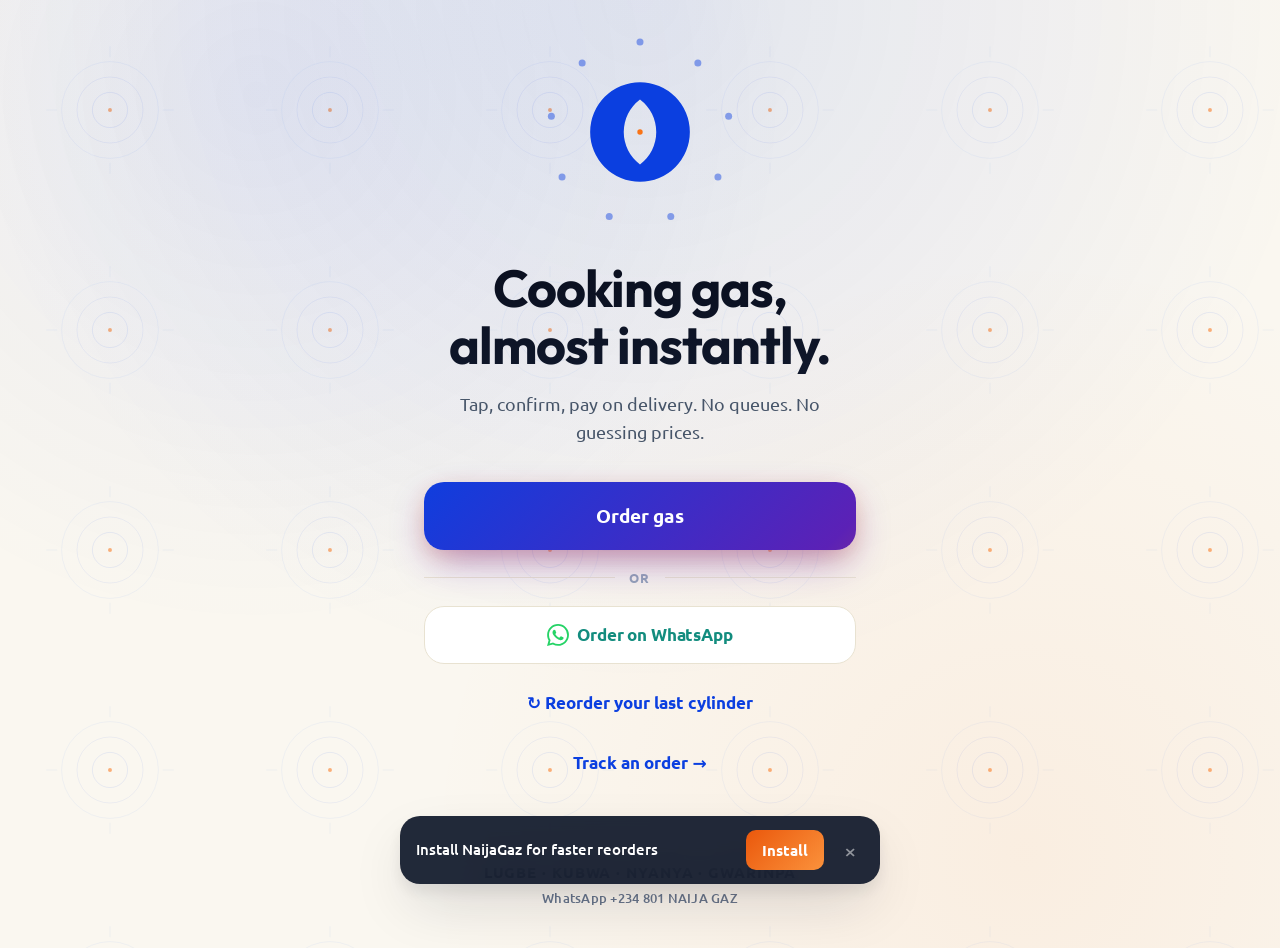
==== docs/index.html @ 778d3c38 "Both NG and US WhatsApp lines receive orders (round-robin) WHATSAPP_OPERATORS is now an array. Each " ====
<!DOCTYPE html>
<html lang="en">
<head>
  <meta charset="UTF-8">
  <meta name="viewport" content="width=device-width, initial-scale=1, viewport-fit=cover">
  <title>NaijaGaz — Cooking gas, almost instantly</title>
  <meta name="description" content="Cooking gas, almost instantly. Pay on delivery. Lugbe · Kubwa · Nyanya · Gwarinpa.">
  <meta name="theme-color" content="#0B3FE0">
  <link rel="icon" href="icon.svg" type="image/svg+xml">
  <link rel="apple-touch-icon" href="apple-touch-icon.png">
  <link rel="manifest" href="manifest.webmanifest">
  <meta name="apple-mobile-web-app-capable" content="yes">
  <meta name="apple-mobile-web-app-status-bar-style" content="default">
  <meta property="og:title" content="NaijaGaz — Cooking gas, almost instantly">
  <meta property="og:description" content="Tap, confirm, pay on delivery. No queues.">
  <meta property="og:type" content="website">
  <link rel="preconnect" href="https://fonts.googleapis.com">
  <link rel="preconnect" href="https://fonts.gstatic.com" crossorigin>
  <link href="https://fonts.googleapis.com/css2?family=Outfit:wght@400;500;600;700;800&family=Ubuntu:wght@400;500;700&display=swap" rel="stylesheet">
  <link rel="stylesheet" href="css/base.css">
</head>
<body>

<div class="hero-wrap">

  <main class="hero">

    <div class="hero-mark" aria-hidden="true">
      <svg class="orbit" viewBox="0 0 200 200" xmlns="http://www.w3.org/2000/svg">
        <g>
          <circle cx="100"   cy="10"     r="3.5"/>
          <circle cx="157.85" cy="31.06"  r="3.5"/>
          <circle cx="188.63" cy="84.37"  r="3.5"/>
          <circle cx="177.94" cy="145"    r="3.5"/>
          <circle cx="130.78" cy="184.57" r="3.5"/>
          <circle cx="69.22"  cy="184.57" r="3.5"/>
          <circle cx="22.06"  cy="145"    r="3.5"/>
          <circle cx="11.37"  cy="84.37"  r="3.5"/>
          <circle cx="42.15"  cy="31.06"  r="3.5"/>
        </g>
      </svg>
      <img src="icon.svg" alt="NaijaGaz" class="mark-img" width="130" height="130">
    </div>

    <h1>Cooking gas,<br>almost instantly.</h1>
    <p class="lede">Tap, confirm, pay on delivery. No queues. No guessing prices.</p>

    <div class="hero-actions">
      <a href="order.html" class="btn btn-flame">Order gas</a>

      <div class="or-divider">or</div>

      <a href="#" id="whatsapp-link" class="btn btn-whatsapp">
        <svg viewBox="0 0 24 24" aria-hidden="true">
          <path d="M17.472 14.382c-.297-.149-1.758-.867-2.03-.967-.273-.099-.471-.148-.67.15-.197.297-.767.966-.94 1.164-.173.199-.347.223-.644.075-.297-.15-1.255-.463-2.39-1.475-.883-.788-1.48-1.761-1.653-2.059-.173-.297-.018-.458.13-.606.134-.133.298-.347.446-.52.149-.174.198-.298.298-.497.099-.198.05-.371-.025-.52-.075-.149-.669-1.612-.916-2.207-.242-.579-.487-.5-.669-.51l-.57-.01c-.198 0-.52.074-.792.372s-1.04 1.016-1.04 2.479 1.065 2.876 1.213 3.074c.149.198 2.096 3.2 5.077 4.487.709.306 1.262.489 1.694.625.712.227 1.36.195 1.871.118.571-.085 1.758-.719 2.006-1.413.248-.694.248-1.289.173-1.413-.074-.124-.272-.198-.57-.347m-5.421 7.403h-.004a9.87 9.87 0 01-5.031-1.378l-.361-.214-3.741.982.998-3.648-.235-.374a9.86 9.86 0 01-1.51-5.26c.001-5.45 4.436-9.884 9.888-9.884 2.64 0 5.122 1.03 6.988 2.898a9.825 9.825 0 012.893 6.994c-.003 5.45-4.437 9.884-9.885 9.884m8.413-18.297A11.815 11.815 0 0012.05 0C5.495 0 .16 5.335.157 11.892c0 2.096.547 4.142 1.588 5.945L.057 24l6.305-1.654a11.882 11.882 0 005.683 1.448h.005c6.554 0 11.89-5.335 11.893-11.893a11.821 11.821 0 00-3.48-8.413z"/>
        </svg>
        Order on WhatsApp
      </a>

      <a href="again.html" class="btn-link" id="reorder-link" hidden>↻ Reorder your last cylinder</a>
      <br>
      <a href="#" class="btn-link" id="track-link">Track an order →</a>
    </div>

  </main>

  <footer class="footer">
    <p class="footer-districts">LUGBE · KUBWA · NYANYA · GWARINPA</p>
    <p>WhatsApp +234 801 NAIJA GAZ</p>
  </footer>

</div>

<!-- ── Track-an-order bottom sheet ─────────────────── -->
<div class="sheet-backdrop" id="track-sheet" hidden role="dialog" aria-modal="true" aria-labelledby="track-sheet-title">
  <div class="sheet">
    <div class="sheet-handle" aria-hidden="true"></div>
    <h3 id="track-sheet-title">Track an order</h3>
    <p class="sheet-sub">Enter the order ID we sent by SMS.</p>
    <label class="field" style="margin-bottom: 8px;">
      <input id="track-input" type="text" autocomplete="off" autocapitalize="characters" spellcheck="false" placeholder="NG-20260426-0001">
    </label>
    <div class="sheet-actions">
      <button class="btn btn-primary" id="track-go">Track</button>
      <button class="btn btn-ghost" id="track-cancel">Cancel</button>
    </div>
  </div>
</div>

<!-- ── Install banner ─────────────────────────────── -->
<div class="install-banner" id="install-banner" hidden>
  <p>Install NaijaGaz for faster reorders</p>
  <button id="install-btn">Install</button>
  <button class="dismiss" id="install-dismiss" aria-label="Dismiss">×</button>
</div>

<script type="module">
  import { ready, recallLast, promptInstall, haptic, pickWhatsAppOperator } from './shell.js';
  import { WHATSAPP_ORDER_TEMPLATE } from './config.js';

  await ready;

  // Round-robin pick: this page's "Order on WhatsApp" CTA hits whichever
  // operator is next in rotation. Both NG and US lines see roughly equal load.
  const op = pickWhatsAppOperator();
  document.getElementById('whatsapp-link').href =
    `https://wa.me/${op.number}?text=${encodeURIComponent(WHATSAPP_ORDER_TEMPLATE)}`;
  document.getElementById('whatsapp-link').addEventListener('click', () => haptic(12));

  // Reorder shortcut visibility
  const last = recallLast();
  if (last && last.order_id) {
    document.getElementById('reorder-link').hidden = false;
  }

  // ── Track-an-order bottom sheet ──
  const sheet = document.getElementById('track-sheet');
  const input = document.getElementById('track-input');

  function openSheet() {
    sheet.hidden = false;
    requestAnimationFrame(() => input.focus());
  }
  function closeSheet() {
    sheet.classList.add('closing');
    setTimeout(() => {
      sheet.hidden = true;
      sheet.classList.remove('closing');
      input.value = '';
    }, 280);
  }

  document.getElementById('track-link').addEventListener('click', (e) => {
    e.preventDefault();
    openSheet();
  });
  document.getElementById('track-cancel').addEventListener('click', closeSheet);
  sheet.addEventListener('click', (e) => { if (e.target === sheet) closeSheet(); });
  document.addEventListener('keydown', (e) => {
    if (e.key === 'Escape' && !sheet.hidden) closeSheet();
  });

  function go() {
    const id = input.value.trim();
    if (id) location.href = 'track.html?id=' + encodeURIComponent(id);
  }
  document.getElementById('track-go').addEventListener('click', go);
  input.addEventListener('keydown', (e) => { if (e.key === 'Enter') go(); });

  // ── Install banner ──
  const banner = document.getElementById('install-banner');
  document.addEventListener('naijagaz:installable', () => {
    if (!sessionStorage.getItem('install_dismissed')) banner.hidden = false;
  });
  document.getElementById('install-btn').addEventListener('click', async () => {
    await promptInstall();
    banner.hidden = true;
  });
  document.getElementById('install-dismiss').addEventListener('click', () => {
    banner.hidden = true;
    sessionStorage.setItem('install_dismissed', '1');
  });
</script>

</body>
</html>
---- docs/css/base.css ----
/* ═══════════════════════════════════════════════════════════════════
   NAIJAGAZ — design system
   Cobalt + ember on warm ivory. Mobile-first. Modern, magical, Naija.
   ═══════════════════════════════════════════════════════════════════ */

:root {
  /* ── Color: cobalt scale ── */
  --cobalt-900: #051A6B;
  --cobalt-800: #0723A0;
  --cobalt-700: #0930B0;
  --cobalt-600: #0B3FE0;   /* primary brand */
  --cobalt-500: #2557FF;
  --cobalt-300: #7E9AFF;
  --cobalt-100: #DCE5FF;
  --cobalt-50:  #F0F4FF;

  /* ── Color: ember scale ── */
  --ember-600: #EA580C;
  --ember-500: #F97316;    /* accent */
  --ember-400: #FB923C;
  --ember-100: #FFE5D2;

  /* ── Color: surfaces & ink ── */
  --ivory:     #FAF7F0;
  --paper:     #FFFFFF;
  --paper-2:   #FBFAF4;
  --ink-900:   #0A0F1F;
  --ink-800:   #0F172A;
  --ink-600:   #475569;
  --ink-500:   #64748B;
  --ink-400:   #94A3B8;
  --line:      #E8E2D1;
  --line-2:    #F2EEE0;

  /* ── Status ── */
  --success:   #16A34A;
  --warn:      #DC2626;

  /* ── Gradients (the magic) ── */
  --grad-flame:   linear-gradient(135deg, #0B3FE0 0%, #5B21B6 55%, #F97316 100%);
  --grad-cobalt:  linear-gradient(135deg, #0B3FE0 0%, #2557FF 100%);
  --grad-ember:   linear-gradient(135deg, #EA580C 0%, #FB923C 100%);
  --grad-hero:    radial-gradient(circle at 50% 0%, rgba(11, 63, 224, 0.10) 0%, transparent 60%);

  /* ── Shadows: layered, modern ── */
  --sh-xs: 0 1px 2px rgba(15, 23, 42, 0.04);
  --sh-sm: 0 1px 3px rgba(15, 23, 42, 0.06), 0 1px 2px rgba(15, 23, 42, 0.04);
  --sh-md: 0 4px 12px rgba(15, 23, 42, 0.08), 0 2px 4px rgba(15, 23, 42, 0.04);
  --sh-lg: 0 12px 32px -4px rgba(15, 23, 42, 0.10), 0 4px 8px rgba(15, 23, 42, 0.06);
  --sh-xl: 0 24px 60px -12px rgba(15, 23, 42, 0.18), 0 8px 16px rgba(15, 23, 42, 0.08);
  --glow-cobalt: 0 12px 32px -8px rgba(11, 63, 224, 0.5);
  --glow-flame:  0 16px 40px -8px rgba(91, 33, 182, 0.45), 0 8px 24px -4px rgba(249, 115, 22, 0.35);
  --glow-ember:  0 8px 24px -4px rgba(249, 115, 22, 0.4);

  /* ── Radius scale ── */
  --r-sm: 10px;
  --r-md: 14px;
  --r-lg: 20px;
  --r-xl: 28px;
  --r-2xl: 36px;
  --r-pill: 9999px;

  /* ── Type scale ── */
  --fs-display-1: clamp(36px, 8vw, 52px);
  --fs-display-2: clamp(28px, 6vw, 36px);
  --fs-headline: 24px;
  --fs-title:    20px;
  --fs-body-lg:  18px;
  --fs-body:     17px;
  --fs-body-sm:  15px;
  --fs-caption:  13px;

  /* ── Easing ── */
  --ease-out-expo: cubic-bezier(0.16, 1, 0.3, 1);
  --ease-out-back: cubic-bezier(0.34, 1.56, 0.64, 1);

  /* ── Layout ── */
  --content-w: 480px;

  /* ── Sacred Lattice ─────────────────────────────────────
     Three concentric rings (Adinkrahene — kingship, greatness,
     firmness of faith) with a four-tick cosmic axis and an
     ember spark at center. Tiled at 200×200 across surfaces.
     Authentic to Akan symbology, restrained to ~6% opacity so
     it lives behind content without competing.
     ────────────────────────────────────────────────────── */
  --lattice-cobalt: url("data:image/svg+xml;utf8,<svg xmlns='http://www.w3.org/2000/svg' width='200' height='200' viewBox='0 0 200 200'><g transform='translate(100,100)' fill='none' stroke='%230B3FE0' stroke-width='0.7'><circle r='44' opacity='0.06'/><circle r='30' opacity='0.08'/><circle r='16' opacity='0.10'/><line x1='-58' y1='0' x2='-48' y2='0' opacity='0.06'/><line x1='48' y1='0' x2='58' y2='0' opacity='0.06'/><line x1='0' y1='-58' x2='0' y2='-48' opacity='0.06'/><line x1='0' y1='48' x2='0' y2='58' opacity='0.06'/><circle r='1.8' fill='%23F97316' stroke='none' opacity='0.55'/></g></svg>");

  /* ── Vesica Grid ─────────────────────────────────────────
     Almond intersections (vesica piscis — meeting of two
     worlds, sacred birth) tiled at 80×80 for inner-card
     watermarks. Used on summary cards and success surfaces.
     ────────────────────────────────────────────────────── */
  --vesica-grid: url("data:image/svg+xml;utf8,<svg xmlns='http://www.w3.org/2000/svg' width='80' height='80' viewBox='0 0 80 80'><g fill='none' stroke='%230B3FE0' stroke-width='0.5' opacity='0.06'><path d='M 40 30 A 14 14 0 0 1 40 50 A 14 14 0 0 1 40 30 Z'/><circle cx='40' cy='40' r='1.2' fill='%230B3FE0' stroke='none' opacity='0.3'/></g></svg>");
}

/* ── Reset ── */

*, *::before, *::after { box-sizing: border-box; }
html {
  -webkit-text-size-adjust: 100%;
  text-size-adjust: 100%;
}
body {
  margin: 0;
  font-family: 'Ubuntu', system-ui, -apple-system, 'Segoe UI', sans-serif;
  font-size: var(--fs-body);
  line-height: 1.55;
  color: var(--ink-800);
  background: var(--lattice-cobalt) 0 0 / 200px 200px, var(--ivory);
  background-attachment: fixed;
  -webkit-font-smoothing: antialiased;
  -moz-osx-font-smoothing: grayscale;
  overscroll-behavior: none;
}
img, svg, video { max-width: 100%; display: block; }
button { font-family: inherit; }
a { color: var(--cobalt-600); text-decoration: none; }

/* Display headings — Outfit, tight letter-spacing */
h1, h2, h3, .display {
  font-family: 'Outfit', 'Ubuntu', system-ui, sans-serif;
  font-weight: 700;
  letter-spacing: -0.02em;
  line-height: 1.1;
  margin: 0;
}
h1 { font-size: var(--fs-display-2); }
h2 { font-size: var(--fs-headline); letter-spacing: -0.01em; line-height: 1.2; }
h3 { font-size: var(--fs-title); }

p { margin: 0 0 12px; }
small { font-size: var(--fs-caption); }
.muted { color: var(--ink-500); }

/* ════════════════════════════════════════════════
   LAYOUT
   ════════════════════════════════════════════════ */

.container {
  max-width: var(--content-w);
  margin: 0 auto;
  padding: 24px 20px 96px;
}

.topbar {
  display: flex;
  align-items: center;
  gap: 14px;
  padding: 14px 20px;
  background: rgba(255, 255, 255, 0.78);
  backdrop-filter: saturate(180%) blur(16px);
  -webkit-backdrop-filter: saturate(180%) blur(16px);
  border-bottom: 1px solid var(--line-2);
  position: sticky;
  top: 0;
  z-index: 10;
}
.topbar .back {
  display: inline-flex; align-items: center; justify-content: center;
  width: 40px; height: 40px;
  border-radius: var(--r-md);
  background: var(--ivory);
  color: var(--ink-800);
  font-size: 22px;
  font-weight: 700;
  transition: background 0.2s, transform 0.05s;
}
.topbar .back:active { transform: scale(0.94); background: var(--cobalt-50); }
.topbar .step-label {
  color: var(--ink-500);
  font-size: var(--fs-caption);
  font-weight: 600;
  letter-spacing: 0.04em;
  text-transform: uppercase;
}

/* ════════════════════════════════════════════════
   HERO (landing)
   ════════════════════════════════════════════════ */

.hero-wrap {
  position: relative;
  background:
    var(--grad-hero),
    var(--lattice-cobalt) 0 0 / 220px 220px,
    var(--ivory);
  min-height: 100vh;
  display: flex;
  flex-direction: column;
  overflow: hidden;
}
.hero-wrap::before {
  content: '';
  position: absolute;
  inset: 0;
  background-image:
    radial-gradient(circle at 20% 10%, rgba(11, 63, 224, 0.08) 0%, transparent 40%),
    radial-gradient(circle at 80% 90%, rgba(249, 115, 22, 0.07) 0%, transparent 45%);
  pointer-events: none;
}

.hero {
  position: relative;
  max-width: var(--content-w);
  margin: 0 auto;
  padding: 32px 24px 48px;
  text-align: center;
  flex: 1;
  display: flex;
  flex-direction: column;
  justify-content: center;
}

.hero-mark {
  position: relative;
  width: 200px;
  height: 200px;
  margin: 0 auto 28px;
  display: flex;
  align-items: center;
  justify-content: center;
}
.hero-mark .mark-img {
  width: 130px;
  height: 130px;
  position: relative;
  z-index: 2;
  animation: mark-rise 1.2s var(--ease-out-expo);
}
.hero-mark .orbit {
  position: absolute;
  inset: 0;
  animation: orbit-spin 90s linear infinite;
}
.hero-mark .orbit circle {
  fill: var(--cobalt-600);
  opacity: 0.45;
}

@keyframes orbit-spin {
  from { transform: rotate(0deg); }
  to   { transform: rotate(360deg); }
}
@keyframes mark-rise {
  from { opacity: 0; transform: scale(0.85) translateY(8px); }
  to   { opacity: 1; transform: scale(1) translateY(0); }
}

.hero h1 {
  font-size: var(--fs-display-1);
  margin-bottom: 16px;
  background: linear-gradient(180deg, var(--ink-900) 0%, var(--ink-800) 100%);
  background-clip: text;
  -webkit-background-clip: text;
  color: transparent;
  animation: fade-rise 0.8s var(--ease-out-expo) 0.15s both;
}
.hero .lede {
  font-size: var(--fs-body-lg);
  color: var(--ink-600);
  max-width: 360px;
  margin: 0 auto 36px;
  animation: fade-rise 0.8s var(--ease-out-expo) 0.3s both;
}
.hero-actions {
  animation: fade-rise 0.8s var(--ease-out-expo) 0.45s both;
}

@keyframes fade-rise {
  from { opacity: 0; transform: translateY(12px); }
  to   { opacity: 1; transform: translateY(0); }
}

/* ════════════════════════════════════════════════
   BUTTONS
   ════════════════════════════════════════════════ */

.btn {
  --btn-bg: var(--cobalt-600);
  --btn-fg: white;
  display: inline-flex;
  align-items: center;
  justify-content: center;
  gap: 8px;
  width: 100%;
  padding: 17px 22px;
  border: none;
  border-radius: var(--r-lg);
  font-family: inherit;
  font-size: var(--fs-body-lg);
  font-weight: 700;
  letter-spacing: -0.01em;
  background: var(--btn-bg);
  color: var(--btn-fg);
  cursor: pointer;
  transition: transform 0.08s var(--ease-out-expo),
              box-shadow 0.2s,
              filter 0.15s;
  -webkit-tap-highlight-color: transparent;
  user-select: none;
  text-decoration: none;
  text-align: center;
  position: relative;
  isolation: isolate;
}
.btn:active { transform: scale(0.97); }
.btn:disabled { opacity: 0.5; cursor: not-allowed; transform: none; }

.btn-primary {
  --btn-bg: var(--cobalt-600);
  background: var(--grad-cobalt);
  box-shadow: var(--glow-cobalt);
}
.btn-primary:hover { filter: brightness(1.05); box-shadow: 0 16px 40px -8px rgba(11, 63, 224, 0.55); }

.btn-flame {
  background: var(--grad-flame);
  background-size: 180% 180%;
  background-position: 0% 50%;
  color: white;
  box-shadow: var(--glow-flame);
  font-size: 19px;
  padding: 19px 24px;
  transition: transform 0.08s, background-position 0.6s var(--ease-out-expo), box-shadow 0.2s, filter 0.15s;
}
.btn-flame:hover { background-position: 100% 50%; }

.btn-ember {
  background: var(--grad-ember);
  color: white;
  box-shadow: var(--glow-ember);
}

.btn-whatsapp {
  background: var(--paper);
  color: #128C7E;
  border: 1.5px solid var(--line);
  font-size: var(--fs-body);
  padding: 15px 20px;
}
.btn-whatsapp:hover { border-color: #25D366; background: #F0FDF4; }
.btn-whatsapp svg { width: 22px; height: 22px; flex-shrink: 0; fill: #25D366; }

.or-divider {
  display: flex;
  align-items: center;
  gap: 14px;
  margin: 18px 0;
  color: var(--ink-400);
  font-size: var(--fs-caption);
  font-weight: 600;
  letter-spacing: 0.08em;
  text-transform: uppercase;
}
.or-divider::before,
.or-divider::after {
  content: '';
  flex: 1;
  height: 1px;
  background: var(--line);
}

.btn-secondary {
  --btn-bg: transparent;
  --btn-fg: var(--cobalt-600);
  background: transparent;
  border: 2px solid var(--line);
  font-size: var(--fs-body);
}
.btn-secondary:hover { border-color: var(--cobalt-600); background: var(--cobalt-50); }

.btn-ghost {
  --btn-bg: transparent;
  --btn-fg: var(--cobalt-600);
  background: transparent;
  font-size: var(--fs-body);
  padding: 14px 16px;
}

.btn-link {
  display: inline-block;
  margin-top: 18px;
  color: var(--cobalt-600);
  font-weight: 600;
  font-size: var(--fs-body);
  padding: 8px 12px;
  border-radius: var(--r-sm);
  transition: background 0.15s;
}
.btn-link:hover { background: var(--cobalt-50); }

/* Action row (back / continue) */
.actions {
  display: grid;
  grid-template-columns: 1fr 2fr;
  gap: 12px;
  margin-top: 32px;
}
.actions .btn { font-size: var(--fs-body); padding: 15px 16px; }

/* ════════════════════════════════════════════════
   STEP PROGRESS BAR
   ════════════════════════════════════════════════ */

.stepper {
  display: flex;
  gap: 6px;
  padding: 12px 20px 0;
  max-width: var(--content-w);
  margin: 0 auto;
}
.stepper .seg {
  height: 4px;
  flex: 1;
  background: var(--line);
  border-radius: var(--r-pill);
  transition: background 0.4s var(--ease-out-expo);
  overflow: hidden;
  position: relative;
}
.stepper .seg.done { background: var(--cobalt-600); }
.stepper .seg.current {
  background: linear-gradient(90deg, var(--cobalt-600) 0%, var(--cobalt-300) 100%);
  background-size: 200% 100%;
  animation: shimmer 1.6s linear infinite;
}
@keyframes shimmer {
  from { background-position: 200% 0; }
  to { background-position: -200% 0; }
}

/* ════════════════════════════════════════════════
   FORM FIELDS
   ════════════════════════════════════════════════ */

.field {
  display: block;
  margin-bottom: 20px;
}
.field > span,
.field > legend {
  display: block;
  font-weight: 600;
  margin-bottom: 8px;
  font-size: var(--fs-body-sm);
  color: var(--ink-800);
  letter-spacing: -0.005em;
}
.field input,
.field select,
.field textarea {
  width: 100%;
  padding: 16px 18px;
  border: 1.5px solid var(--line);
  border-radius: var(--r-md);
  font-family: inherit;
  font-size: var(--fs-body);
  background: var(--paper);
  color: var(--ink-800);
  transition: border-color 0.15s, box-shadow 0.15s, background 0.15s;
}
.field input::placeholder,
.field textarea::placeholder { color: var(--ink-400); }
.field input:focus,
.field select:focus,
.field textarea:focus {
  outline: none;
  border-color: var(--cobalt-600);
  box-shadow: 0 0 0 4px var(--cobalt-100);
}
.field textarea { resize: vertical; min-height: 88px; }
.field.error input,
.field.error select,
.field.error textarea {
  border-color: var(--warn);
  box-shadow: 0 0 0 4px rgba(220, 38, 38, 0.12);
}
.field-error {
  color: var(--warn);
  font-size: var(--fs-caption);
  font-weight: 500;
  margin-top: 6px;
}

.radio {
  display: flex;
  align-items: center;
  gap: 14px;
  padding: 16px 18px;
  border: 1.5px solid var(--line);
  border-radius: var(--r-md);
  margin-bottom: 10px;
  cursor: pointer;
  font-size: var(--fs-body);
  font-weight: 500;
  background: var(--paper);
  transition: border-color 0.15s, background 0.15s, transform 0.05s;
  -webkit-tap-highlight-color: transparent;
}
.radio:active { transform: scale(0.99); }
.radio input { width: 22px; height: 22px; accent-color: var(--cobalt-600); flex-shrink: 0; }
.radio:has(input:checked) {
  border-color: var(--cobalt-600);
  background: var(--cobalt-50);
  box-shadow: 0 0 0 3px rgba(11, 63, 224, 0.08);
}

fieldset { border: none; padding: 0; margin: 0 0 20px; }

/* ════════════════════════════════════════════════
   PILL GRID — for short enumerable choices (districts, etc.)
   ════════════════════════════════════════════════ */

.pill-grid {
  display: grid;
  grid-template-columns: repeat(auto-fit, minmax(96px, 1fr));
  gap: 10px;
}
.pill {
  display: flex;
  align-items: center;
  justify-content: center;
  min-height: 56px;
  padding: 14px 14px;
  background: var(--paper);
  border: 1.5px solid var(--line);
  border-radius: var(--r-md);
  font-family: inherit;
  font-size: var(--fs-body);
  font-weight: 600;
  color: var(--ink-800);
  cursor: pointer;
  text-align: center;
  letter-spacing: -0.005em;
  transition: border-color 0.15s,
              background 0.15s,
              color 0.15s,
              transform 0.06s var(--ease-out-expo),
              box-shadow 0.2s;
  -webkit-tap-highlight-color: transparent;
}
.pill:active { transform: scale(0.97); }
.pill.selected {
  border-color: var(--cobalt-600);
  background: var(--cobalt-50);
  color: var(--cobalt-700);
  box-shadow: 0 0 0 3px rgba(11, 63, 224, 0.10);
}
.pill-grid.error .pill {
  border-color: var(--warn);
  animation: shake 0.4s var(--ease-out-expo);
}
@keyframes shake {
  0%, 100% { transform: translateX(0); }
  20% { transform: translateX(-4px); }
  40% { transform: translateX(4px); }
  60% { transform: translateX(-2px); }
  80% { transform: translateX(2px); }
}

/* ════════════════════════════════════════════════
   INPUT WITH FLAG — phone field with NG indicator
   ════════════════════════════════════════════════ */

.input-with-flag {
  position: relative;
}
.input-with-flag .flag-tag {
  position: absolute;
  left: 16px;
  top: 50%;
  transform: translateY(-50%);
  display: inline-flex;
  align-items: center;
  gap: 6px;
  pointer-events: none;
  z-index: 1;
  font-weight: 700;
  font-size: var(--fs-body-sm);
  color: var(--cobalt-700);
}
.input-with-flag .flag-tag::after {
  content: '';
  display: inline-block;
  width: 1px;
  height: 20px;
  background: var(--line);
  margin-left: 4px;
}
.input-with-flag input { padding-left: 70px !important; }

/* ════════════════════════════════════════════════
   BOTTOM SHEET MODAL
   ════════════════════════════════════════════════ */

.sheet-backdrop {
  position: fixed;
  inset: 0;
  background: rgba(10, 15, 31, 0.55);
  backdrop-filter: blur(8px);
  -webkit-backdrop-filter: blur(8px);
  z-index: 200;
  display: flex;
  align-items: flex-end;
  justify-content: center;
  animation: backdrop-fade 0.2s ease-out;
}
.sheet-backdrop.closing { animation: backdrop-fade 0.2s ease-out reverse forwards; }
.sheet-backdrop[hidden] { display: none; }

.sheet {
  width: 100%;
  max-width: var(--content-w);
  background: var(--paper);
  border-radius: var(--r-2xl) var(--r-2xl) 0 0;
  padding: 8px 24px 28px;
  box-shadow: var(--sh-xl);
  animation: sheet-rise 0.4s var(--ease-out-expo);
}
.sheet-backdrop.closing .sheet {
  animation: sheet-rise 0.3s var(--ease-out-expo) reverse forwards;
}
.sheet-handle {
  width: 40px;
  height: 4px;
  background: var(--line);
  border-radius: var(--r-pill);
  margin: 0 auto 18px;
}
.sheet h3 {
  font-family: 'Outfit', sans-serif;
  font-size: 22px;
  margin: 0 0 6px;
  letter-spacing: -0.02em;
}
.sheet .sheet-sub {
  color: var(--ink-500);
  font-size: var(--fs-body-sm);
  margin: 0 0 18px;
}
.sheet .sheet-actions {
  display: grid;
  gap: 10px;
  margin-top: 20px;
}

@keyframes backdrop-fade {
  from { opacity: 0; }
  to   { opacity: 1; }
}
@keyframes sheet-rise {
  from { transform: translateY(100%); }
  to   { transform: translateY(0); }
}

/* ════════════════════════════════════════════════
   CYLINDER SIZE GRID
   ════════════════════════════════════════════════ */

.size-grid {
  display: grid;
  grid-template-columns: 1fr 1fr;
  gap: 12px;
}
.size-card {
  display: flex;
  flex-direction: column;
  align-items: flex-start;
  padding: 20px 18px;
  background: var(--paper);
  border: 1.5px solid var(--line);
  border-radius: var(--r-lg);
  cursor: pointer;
  text-align: left;
  font-family: inherit;
  position: relative;
  transition: border-color 0.15s, transform 0.06s var(--ease-out-expo),
              background 0.15s, box-shadow 0.2s;
  overflow: hidden;
}
.size-card::before {
  content: '';
  position: absolute;
  inset: 0;
  background: var(--grad-hero);
  opacity: 0;
  transition: opacity 0.25s;
  pointer-events: none;
}
.size-card:hover { transform: translateY(-2px); box-shadow: var(--sh-md); }
.size-card:active { transform: scale(0.97); }
.size-card.selected {
  border-color: var(--cobalt-600);
  background: var(--paper);
  box-shadow: var(--glow-cobalt);
  transform: translateY(-1px);
}
.size-card.selected::before { opacity: 1; }
.size-card.selected::after {
  content: '✓';
  position: absolute;
  top: 14px; right: 14px;
  width: 28px; height: 28px;
  border-radius: 50%;
  background: var(--grad-cobalt);
  color: white;
  display: flex; align-items: center; justify-content: center;
  font-size: 16px;
  font-weight: 800;
  z-index: 2;
  box-shadow: var(--glow-cobalt);
  animation: check-pop 0.36s var(--ease-out-back);
}
@keyframes check-pop {
  from { transform: scale(0); opacity: 0; }
  60%  { transform: scale(1.15); opacity: 1; }
  to   { transform: scale(1); opacity: 1; }
}
.size-card .size {
  position: relative; z-index: 1;
  font-family: 'Outfit', sans-serif;
  font-size: 36px;
  font-weight: 700;
  color: var(--ink-900);
  letter-spacing: -0.04em;
  line-height: 1;
}
.size-card .size small {
  font-size: 14px;
  font-weight: 600;
  color: var(--ink-500);
  margin-left: 2px;
}
.size-card .price {
  position: relative; z-index: 1;
  font-family: 'Outfit', sans-serif;
  font-size: 19px;
  font-weight: 700;
  color: var(--cobalt-600);
  margin-top: 12px;
  letter-spacing: -0.02em;
}
.size-card .days {
  position: relative; z-index: 1;
  font-size: var(--fs-caption);
  color: var(--ink-500);
  margin-top: 4px;
  font-weight: 500;
}

/* ════════════════════════════════════════════════
   SUMMARY CARD
   ════════════════════════════════════════════════ */

.summary {
  background:
    var(--vesica-grid) 0 0 / 80px 80px,
    var(--paper);
  border: 1px solid var(--line);
  border-radius: var(--r-xl);
  padding: 22px 24px;
  margin-bottom: 12px;
  box-shadow: var(--sh-md);
  position: relative;
  overflow: hidden;
}
/* Faint Adinkrahene watermark — concentric circles, sacred geometry */
.summary::before {
  content: '';
  position: absolute;
  top: -40px; right: -40px;
  width: 180px; height: 180px;
  border-radius: 50%;
  border: 1.5px solid var(--cobalt-100);
  opacity: 0.5;
  pointer-events: none;
}
.summary::after {
  content: '';
  position: absolute;
  top: -10px; right: -10px;
  width: 120px; height: 120px;
  border-radius: 50%;
  border: 1.5px solid var(--cobalt-100);
  opacity: 0.4;
  pointer-events: none;
}
.summary-row {
  display: flex;
  justify-content: space-between;
  align-items: baseline;
  padding: 12px 0;
  border-bottom: 1px solid var(--line-2);
  font-size: var(--fs-body-sm);
  position: relative;
}
.summary-row:first-child { padding-top: 0; }
.summary-row:last-of-type { border-bottom: none; }
.summary-row .label { color: var(--ink-500); font-weight: 500; }
.summary-row .value {
  font-weight: 600;
  text-align: right;
  max-width: 60%;
  color: var(--ink-800);
}
.summary-total {
  display: flex;
  justify-content: space-between;
  align-items: baseline;
  padding-top: 18px;
  margin-top: 10px;
  border-top: 1.5px dashed var(--line);
  font-family: 'Outfit', sans-serif;
  font-size: 26px;
  font-weight: 700;
  letter-spacing: -0.02em;
  color: var(--ink-900);
  position: relative;
}
.summary-total .price-flame {
  background: var(--grad-flame);
  background-clip: text;
  -webkit-background-clip: text;
  color: transparent;
}

/* ════════════════════════════════════════════════
   STATUS ICON BADGE — large gradient circle per state
   ════════════════════════════════════════════════ */

.status-icon {
  width: 96px; height: 96px;
  margin: 0 auto 20px;
  border-radius: 50%;
  display: flex;
  align-items: center;
  justify-content: center;
  font-size: 44px;
  background: var(--grad-cobalt);
  box-shadow: var(--glow-cobalt);
  position: relative;
  z-index: 1;
  transition: background 0.5s var(--ease-out-expo),
              box-shadow 0.5s var(--ease-out-expo);
}
.status-icon.is-preparing,
.status-icon.is-out {
  background: var(--grad-flame);
  box-shadow: var(--glow-flame);
  animation: status-breathe 2.4s ease-in-out infinite;
}
.status-icon.is-completed {
  background: linear-gradient(135deg, #16A34A 0%, #22D3EE 100%);
  box-shadow: 0 12px 32px -8px rgba(22, 163, 74, 0.45);
}
@keyframes status-breathe {
  0%, 100% { transform: scale(1); }
  50%      { transform: scale(1.04); }
}

/* ════════════════════════════════════════════════
   TRACKING TIMELINE
   ════════════════════════════════════════════════ */

.status-card {
  background: var(--paper);
  border: 1px solid var(--line);
  border-radius: var(--r-xl);
  padding: 28px 24px;
  box-shadow: var(--sh-lg);
  position: relative;
  overflow: hidden;
}
.status-card::before {
  content: '';
  position: absolute;
  top: -60px; left: 50%; transform: translateX(-50%);
  width: 240px; height: 240px;
  background: radial-gradient(circle, rgba(11, 63, 224, 0.06) 0%, transparent 60%);
  pointer-events: none;
}

.status-banner {
  font-family: 'Outfit', sans-serif;
  font-size: 28px;
  font-weight: 700;
  letter-spacing: -0.02em;
  text-align: center;
  margin-bottom: 8px;
}
.status-id {
  font-family: 'JetBrains Mono', ui-monospace, monospace;
  font-size: var(--fs-caption);
  color: var(--ink-500);
  text-align: center;
  margin-bottom: 28px;
  letter-spacing: 0.04em;
  font-weight: 500;
}

.timeline {
  list-style: none;
  padding: 0;
  margin: 0 0 16px;
}
.timeline li {
  position: relative;
  padding: 14px 0 14px 40px;
  color: var(--ink-400);
  font-size: var(--fs-body);
  font-weight: 500;
  transition: color 0.4s;
}
.timeline li::before {
  content: '';
  position: absolute;
  left: 8px;
  top: 20px;
  width: 14px;
  height: 14px;
  border-radius: 50%;
  background: var(--line);
  border: 3px solid var(--paper);
  z-index: 2;
  transition: background 0.4s var(--ease-out-back), box-shadow 0.4s;
}
.timeline li::after {
  content: '';
  position: absolute;
  left: 14px;
  top: 32px;
  width: 2px;
  height: calc(100% - 6px);
  background: var(--line);
  transition: background 0.4s;
}
.timeline li:last-child::after { display: none; }
.timeline li.done {
  color: var(--ink-800);
  font-weight: 600;
}
.timeline li.done::before { background: var(--cobalt-600); }
.timeline li.done::after { background: var(--cobalt-600); }
.timeline li.current {
  color: var(--cobalt-600);
  font-weight: 700;
}
.timeline li.current::before {
  background: var(--ember-500);
  box-shadow: 0 0 0 4px var(--ember-100), 0 0 0 8px rgba(249, 115, 22, 0.15);
  animation: pulse-ember 2s ease-in-out infinite;
}
@keyframes pulse-ember {
  0%, 100% { box-shadow: 0 0 0 4px var(--ember-100), 0 0 0 8px rgba(249, 115, 22, 0.15); }
  50%      { box-shadow: 0 0 0 6px var(--ember-100), 0 0 0 14px rgba(249, 115, 22, 0.05); }
}

.rider-info {
  background: var(--cobalt-50);
  border: 1px solid var(--cobalt-100);
  border-radius: var(--r-lg);
  padding: 18px;
  margin: 18px 0 12px;
  text-align: center;
  position: relative;
  z-index: 1;
}
.rider-info p { margin: 0 0 12px; font-size: var(--fs-body); }

.status-text {
  text-align: center;
  margin: 16px 0 0;
  color: var(--ink-500);
  font-size: var(--fs-body-sm);
  font-weight: 500;
}

/* Skeleton (loading) */
.skeleton {
  display: inline-block;
  background: linear-gradient(90deg, var(--line-2) 0%, var(--line) 50%, var(--line-2) 100%);
  background-size: 200% 100%;
  border-radius: var(--r-sm);
  animation: shimmer 1.4s linear infinite;
  height: 14px;
  width: 120px;
}

/* ════════════════════════════════════════════════
   FOOTER
   ════════════════════════════════════════════════ */

.footer {
  text-align: center;
  padding: 24px 20px 36px;
  color: var(--ink-500);
  font-size: var(--fs-caption);
  font-weight: 500;
  letter-spacing: 0.02em;
}
.footer p { margin: 4px 0; }
.footer .footer-districts {
  font-weight: 700;
  color: var(--ink-800);
  letter-spacing: 0.06em;
  font-size: var(--fs-body-sm);
}

/* ════════════════════════════════════════════════
   INSTALL BANNER (glassmorphism)
   ════════════════════════════════════════════════ */

.install-banner {
  position: fixed;
  bottom: 16px;
  left: 16px; right: 16px;
  max-width: var(--content-w);
  margin: 0 auto;
  padding: 14px 16px;
  background: rgba(15, 23, 42, 0.92);
  backdrop-filter: blur(20px) saturate(180%);
  -webkit-backdrop-filter: blur(20px) saturate(180%);
  color: white;
  border-radius: var(--r-lg);
  display: flex;
  align-items: center;
  gap: 12px;
  box-shadow: var(--sh-xl);
  z-index: 100;
  animation: slide-up 0.5s var(--ease-out-back);
}
@keyframes slide-up {
  from { opacity: 0; transform: translateY(40px); }
  to   { opacity: 1; transform: translateY(0); }
}
.install-banner p { margin: 0; flex: 1; font-size: var(--fs-body-sm); font-weight: 500; }
.install-banner button {
  background: var(--grad-ember);
  color: white;
  border: none;
  padding: 10px 16px;
  border-radius: var(--r-sm);
  font-weight: 700;
  font-size: var(--fs-body-sm);
  cursor: pointer;
  font-family: inherit;
  transition: transform 0.05s;
}
.install-banner button:active { transform: scale(0.95); }
.install-banner .dismiss {
  background: transparent;
  color: rgba(255, 255, 255, 0.5);
  font-size: 22px;
  padding: 4px 8px;
  font-weight: 400;
}

/* ════════════════════════════════════════════════
   SPINNER + STATUS UTILITIES
   ════════════════════════════════════════════════ */

.spinner {
  display: inline-block;
  width: 16px; height: 16px;
  border: 2px solid rgba(255, 255, 255, 0.4);
  border-top-color: white;
  border-radius: 50%;
  animation: spin 0.7s linear infinite;
  vertical-align: middle;
  margin-right: 8px;
}
.btn-secondary .spinner { border-color: var(--line); border-top-color: var(--cobalt-600); }
@keyframes spin { to { transform: rotate(360deg); } }

/* ════════════════════════════════════════════════
   STEP TRANSITIONS
   ════════════════════════════════════════════════ */

.step {
  animation: step-in 0.4s var(--ease-out-expo);
}
.step[hidden] { display: none !important; }
@keyframes step-in {
  from { opacity: 0; transform: translateX(20px); }
  to   { opacity: 1; transform: translateX(0); }
}

/* ════════════════════════════════════════════════
   SUCCESS OVERLAY — the signature moment
   ════════════════════════════════════════════════ */

.success-overlay {
  position: fixed;
  inset: 0;
  z-index: 1000;
  display: flex;
  align-items: center;
  justify-content: center;
  text-align: center;
  background:
    radial-gradient(circle at 50% 30%, rgba(11, 63, 224, 0.14) 0%, transparent 55%),
    radial-gradient(circle at 50% 80%, rgba(249, 115, 22, 0.12) 0%, transparent 50%),
    var(--lattice-cobalt) 0 0 / 240px 240px,
    var(--ivory);
  animation: overlay-fade-out 0.6s ease-in 2.4s forwards;
}
.success-overlay[hidden] { display: none; }

.success-content {
  max-width: 360px;
  padding: 0 24px;
}

/* Inline variant — used inside step 5 of the order flow (no overlay) */
.success-step { text-align: center; padding-top: 16px; }
.success-step .success-mark { width: 200px; height: 200px; margin: 0 auto 28px; }
.success-step .success-flame { width: 120px; height: 120px; }
.success-step .success-orbit circle { fill: var(--cobalt-600); }
.success-step .success-title { animation: success-text-rise 0.7s var(--ease-out-expo) 0.2s both; }
.success-step .success-id    { animation: success-text-rise 0.6s var(--ease-out-expo) 0.4s both; }
.success-step .success-sub   { animation: success-text-rise 0.6s var(--ease-out-expo) 0.55s both; }

.success-mark {
  position: relative;
  width: 240px;
  height: 240px;
  margin: 0 auto 32px;
}
.success-orbit {
  position: absolute;
  inset: 0;
  fill: var(--cobalt-600);
  opacity: 0;
  animation:
    success-orbit-in 0.9s var(--ease-out-expo) 0.1s forwards,
    orbit-spin 60s linear 1s infinite;
}
.success-orbit circle { fill: var(--cobalt-600); }
.success-flame {
  width: 150px;
  height: 150px;
  position: absolute;
  top: 50%; left: 50%;
  transform: translate(-50%, -50%) scale(0.3);
  opacity: 0;
  animation:
    flame-burst 0.9s var(--ease-out-back) 0.2s forwards,
    flame-glow 1.6s ease-in-out 1.1s infinite;
}
@keyframes success-orbit-in {
  from { opacity: 0; transform: rotate(-160deg) scale(0.7); }
  to   { opacity: 0.55; transform: rotate(0) scale(1); }
}
@keyframes flame-burst {
  from { opacity: 0; transform: translate(-50%, -50%) scale(0.3) rotate(-8deg); }
  60%  { opacity: 1; transform: translate(-50%, -50%) scale(1.08) rotate(2deg); }
  to   { opacity: 1; transform: translate(-50%, -50%) scale(1) rotate(0); filter: drop-shadow(0 0 28px rgba(11, 63, 224, 0.4)) drop-shadow(0 0 18px rgba(249, 115, 22, 0.35)); }
}
@keyframes flame-glow {
  0%, 100% { filter: drop-shadow(0 0 24px rgba(11, 63, 224, 0.4)) drop-shadow(0 0 16px rgba(249, 115, 22, 0.30)); }
  50%      { filter: drop-shadow(0 0 44px rgba(11, 63, 224, 0.6)) drop-shadow(0 0 26px rgba(249, 115, 22, 0.50)); }
}

.success-title {
  font-family: 'Outfit', sans-serif;
  font-size: clamp(36px, 9vw, 48px);
  font-weight: 800;
  letter-spacing: -0.03em;
  background: var(--grad-flame);
  background-clip: text;
  -webkit-background-clip: text;
  color: transparent;
  margin: 0 0 14px;
  opacity: 0;
  transform: translateY(16px);
  animation: success-text-rise 0.7s var(--ease-out-expo) 0.6s forwards;
}
.success-id {
  font-family: 'JetBrains Mono', ui-monospace, monospace;
  font-size: 13px;
  color: var(--ink-500);
  letter-spacing: 0.08em;
  margin: 0 0 8px;
  opacity: 0;
  animation: success-text-rise 0.6s var(--ease-out-expo) 0.85s forwards;
}
.success-sub {
  font-size: var(--fs-body-lg);
  color: var(--ink-600);
  margin: 0;
  font-weight: 500;
  opacity: 0;
  animation: success-text-rise 0.6s var(--ease-out-expo) 1.05s forwards;
}
@keyframes success-text-rise {
  to { opacity: 1; transform: translateY(0); }
}
@keyframes overlay-fade-out {
  to { opacity: 0; pointer-events: none; }
}

/* ════════════════════════════════════════════════
   ACCESSIBILITY: respect motion preferences
   ════════════════════════════════════════════════ */

@media (prefers-reduced-motion: reduce) {
  *, *::before, *::after {
    animation-duration: 0.01ms !important;
    animation-iteration-count: 1 !important;
    transition-duration: 0.01ms !important;
  }
}
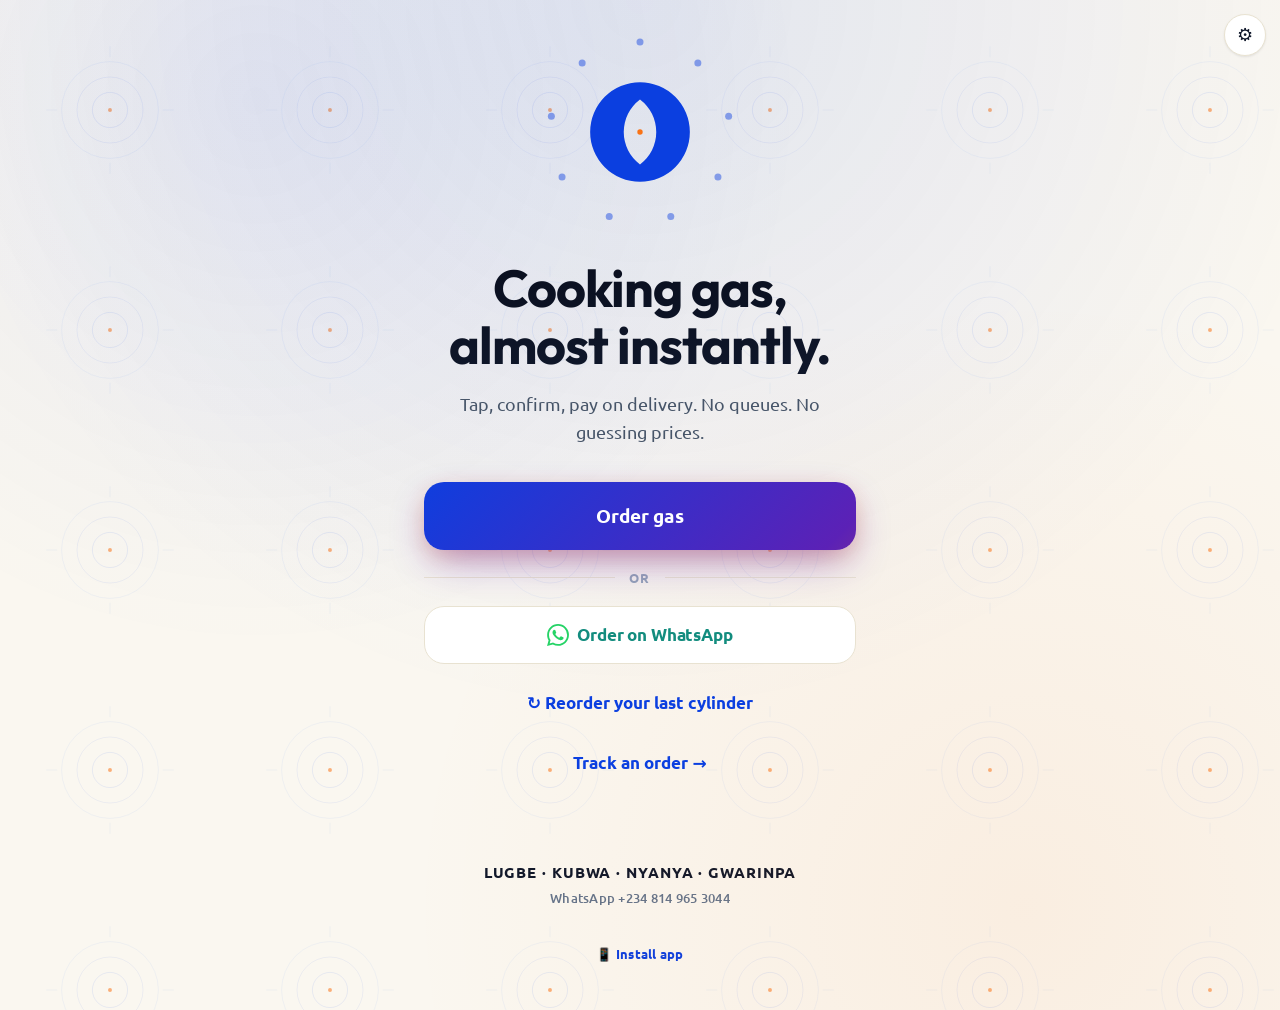
==== commit 2d7d9c61: "Flagship PWA: install sheet, update detection, polished manifest The sticky install banner is dead. " ====
--- a/docs/index.html
+++ b/docs/index.html
@@ -66,7 +66,10 @@
 
   <footer class="footer">
     <p class="footer-districts">LUGBE · KUBWA · NYANYA · GWARINPA</p>
-    <p>WhatsApp +234 801 NAIJA GAZ</p>
+    <p>WhatsApp +234 814 965 3044</p>
+    <p style="margin-top: 12px;">
+      <a href="#" data-install class="btn-link" style="font-size: var(--fs-caption); padding: 6px 10px;">📱 Install app</a>
+    </p>
   </footer>
 
 </div>
@@ -87,22 +90,16 @@
   </div>
 </div>
 
-<!-- ── Install banner ─────────────────────────────── -->
-<div class="install-banner" id="install-banner" hidden>
-  <p>Install NaijaGaz for faster reorders</p>
-  <button id="install-btn">Install</button>
-  <button class="dismiss" id="install-dismiss" aria-label="Dismiss">×</button>
-</div>
-
 <script type="module">
-  import { ready, recallLast, promptInstall, haptic, pickWhatsAppOperator } from './shell.js';
+  import { ready, recallLast, haptic, primaryOperator } from './shell.js';
   import { WHATSAPP_ORDER_TEMPLATE } from './config.js';
 
   await ready;
 
-  // Round-robin pick: this page's "Order on WhatsApp" CTA hits whichever
-  // operator is next in rotation. Both NG and US lines see roughly equal load.
-  const op = pickWhatsAppOperator();
+  // Landing page CTA hits the primary operator (NG line). The full
+  // multi-operator dispatch happens on the order/success step where each
+  // operator has its own button.
+  const op = primaryOperator();
   document.getElementById('whatsapp-link').href =
     `https://wa.me/${op.number}?text=${encodeURIComponent(WHATSAPP_ORDER_TEMPLATE)}`;
   document.getElementById('whatsapp-link').addEventListener('click', () => haptic(12));
@@ -146,20 +143,6 @@
   }
   document.getElementById('track-go').addEventListener('click', go);
   input.addEventListener('keydown', (e) => { if (e.key === 'Enter') go(); });
-
-  // ── Install banner ──
-  const banner = document.getElementById('install-banner');
-  document.addEventListener('naijagaz:installable', () => {
-    if (!sessionStorage.getItem('install_dismissed')) banner.hidden = false;
-  });
-  document.getElementById('install-btn').addEventListener('click', async () => {
-    await promptInstall();
-    banner.hidden = true;
-  });
-  document.getElementById('install-dismiss').addEventListener('click', () => {
-    banner.hidden = true;
-    sessionStorage.setItem('install_dismissed', '1');
-  });
 </script>
 
 </body>
--- a/docs/css/base.css
+++ b/docs/css/base.css
@@ -92,6 +92,83 @@
      watermarks. Used on summary cards and success surfaces.
      ────────────────────────────────────────────────────── */
   --vesica-grid: url("data:image/svg+xml;utf8,<svg xmlns='http://www.w3.org/2000/svg' width='80' height='80' viewBox='0 0 80 80'><g fill='none' stroke='%230B3FE0' stroke-width='0.5' opacity='0.06'><path d='M 40 30 A 14 14 0 0 1 40 50 A 14 14 0 0 1 40 30 Z'/><circle cx='40' cy='40' r='1.2' fill='%230B3FE0' stroke='none' opacity='0.3'/></g></svg>");
+}
+
+/* ═══════════════════════════════════════════════════════════════════
+   DARK THEME — every token redefined for dark surfaces.
+   Activated by [data-theme="dark"] on <html>. Auto-detected via
+   prefers-color-scheme on first load; user can override via toggle.
+   ═══════════════════════════════════════════════════════════════════ */
+
+[data-theme="dark"] {
+  /* Surfaces — deep navy with subtle layer separation */
+  --ivory:     #08101F;
+  --paper:     #14192E;
+  --paper-2:   #1A2040;
+
+  /* Ink — inverted: light text on dark bg */
+  --ink-900:   #F1F5F9;
+  --ink-800:   #E2E8F0;
+  --ink-600:   #CBD5E1;
+  --ink-500:   #94A3B8;
+  --ink-400:   #64748B;
+
+  /* Borders — soft slate */
+  --line:      #2A3048;
+  --line-2:    #1E243C;
+
+  /* Brand — cobalt lifted for dark contrast */
+  --cobalt-900: #0B1E5C;
+  --cobalt-800: #1E3A8A;
+  --cobalt-700: #3563EE;
+  --cobalt-600: #5582FF;
+  --cobalt-500: #7197FF;
+  --cobalt-300: #9DB6FF;
+  --cobalt-100: #20335A;
+  --cobalt-50:  #14233D;
+
+  /* Ember stays warm; tint adjusted for dark backdrop */
+  --ember-600: #EA580C;
+  --ember-500: #FB923C;
+  --ember-400: #FDBA74;
+  --ember-100: #2C1F0F;
+
+  /* Gradients — re-derived from new cobalt scale */
+  --grad-flame:   linear-gradient(135deg, #5582FF 0%, #7C3AED 55%, #FB923C 100%);
+  --grad-cobalt:  linear-gradient(135deg, #5582FF 0%, #3563EE 100%);
+  --grad-ember:   linear-gradient(135deg, #EA580C 0%, #FB923C 100%);
+  --grad-hero:    radial-gradient(circle at 50% 0%, rgba(85, 130, 255, 0.20) 0%, transparent 60%);
+
+  /* Shadows — heavier alphas for dark surfaces */
+  --sh-xs: 0 1px 2px rgba(0, 0, 0, 0.30);
+  --sh-sm: 0 1px 3px rgba(0, 0, 0, 0.35), 0 1px 2px rgba(0, 0, 0, 0.22);
+  --sh-md: 0 4px 12px rgba(0, 0, 0, 0.40), 0 2px 4px rgba(0, 0, 0, 0.22);
+  --sh-lg: 0 12px 32px -4px rgba(0, 0, 0, 0.50), 0 4px 8px rgba(0, 0, 0, 0.30);
+  --sh-xl: 0 24px 60px -12px rgba(0, 0, 0, 0.60), 0 8px 16px rgba(0, 0, 0, 0.35);
+  --glow-cobalt: 0 12px 32px -8px rgba(85, 130, 255, 0.55);
+  --glow-flame:  0 16px 40px -8px rgba(124, 58, 237, 0.50), 0 8px 24px -4px rgba(251, 146, 60, 0.40);
+  --glow-ember:  0 8px 24px -4px rgba(251, 146, 60, 0.45);
+
+  /* Sacred Lattice — lighter strokes glow against navy */
+  --lattice-cobalt: url("data:image/svg+xml;utf8,<svg xmlns='http://www.w3.org/2000/svg' width='200' height='200' viewBox='0 0 200 200'><g transform='translate(100,100)' fill='none' stroke='%2360A5FA' stroke-width='0.7'><circle r='44' opacity='0.10'/><circle r='30' opacity='0.13'/><circle r='16' opacity='0.17'/><line x1='-58' y1='0' x2='-48' y2='0' opacity='0.10'/><line x1='48' y1='0' x2='58' y2='0' opacity='0.10'/><line x1='0' y1='-58' x2='0' y2='-48' opacity='0.10'/><line x1='0' y1='48' x2='0' y2='58' opacity='0.10'/><circle r='1.9' fill='%23FB923C' stroke='none' opacity='0.75'/></g></svg>");
+
+  --vesica-grid: url("data:image/svg+xml;utf8,<svg xmlns='http://www.w3.org/2000/svg' width='80' height='80' viewBox='0 0 80 80'><g fill='none' stroke='%2360A5FA' stroke-width='0.5' opacity='0.10'><path d='M 40 30 A 14 14 0 0 1 40 50 A 14 14 0 0 1 40 30 Z'/><circle cx='40' cy='40' r='1.2' fill='%2360A5FA' stroke='none' opacity='0.4'/></g></svg>");
+}
+
+/* Smooth color/background transitions on theme swap. Limited to top
+   surfaces — children inherit `color` and re-paint without animations. */
+html, body {
+  transition: background-color 0.45s var(--ease-out-expo),
+              color 0.30s var(--ease-out-expo);
+}
+
+/* Specific surfaces also benefit from a light tween on swap */
+.topbar, .summary, .status-card, .size-card, .pill, .radio,
+.field input, .field select, .field textarea,
+.btn-secondary, .btn-whatsapp, .install-sheet, .install-card, .rider-info, .sheet {
+  transition: background-color 0.35s var(--ease-out-expo),
+              border-color 0.30s var(--ease-out-expo),
+              color 0.25s var(--ease-out-expo);
 }
 
 /* ── Reset ── */
@@ -1008,53 +1085,225 @@
 }
 
 /* ════════════════════════════════════════════════
-   INSTALL BANNER (glassmorphism)
-   ════════════════════════════════════════════════ */
-
-.install-banner {
-  position: fixed;
-  bottom: 16px;
-  left: 16px; right: 16px;
+   INSTALL SHEET — modern bottom sheet, platform-aware
+   Replaces the old sticky banner. Auto-injected by shell.js.
+   Engagement-gated; dismisses for 14 days.
+   ════════════════════════════════════════════════ */
+
+.install-sheet-backdrop { z-index: 200; }
+
+.install-sheet {
+  position: relative;
+  width: 100%;
   max-width: var(--content-w);
-  margin: 0 auto;
-  padding: 14px 16px;
-  background: rgba(15, 23, 42, 0.92);
-  backdrop-filter: blur(20px) saturate(180%);
-  -webkit-backdrop-filter: blur(20px) saturate(180%);
-  color: white;
+  background: var(--paper);
+  border-radius: var(--r-2xl) var(--r-2xl) 0 0;
+  padding: 14px 26px 32px;
+  box-shadow: var(--sh-xl);
+  animation: sheet-rise 0.4s var(--ease-out-expo);
+}
+.install-sheet-backdrop.closing .install-sheet {
+  animation: sheet-rise 0.3s var(--ease-out-expo) reverse forwards;
+}
+
+.install-close {
+  position: absolute;
+  top: 12px; right: 12px;
+  width: 34px; height: 34px;
+  border-radius: 50%;
+  border: none;
+  background: var(--ivory);
+  color: var(--ink-500);
+  font-size: 22px;
+  font-weight: 300;
+  line-height: 1;
+  cursor: pointer;
+  display: inline-flex;
+  align-items: center;
+  justify-content: center;
+  transition: background 0.15s, transform 0.05s;
+}
+.install-close:hover { background: var(--line-2); }
+.install-close:active { transform: scale(0.94); }
+
+.install-header {
+  display: flex;
+  align-items: center;
+  gap: 14px;
+  padding: 4px 0 18px;
+  border-bottom: 1px solid var(--line-2);
+  margin-bottom: 20px;
+}
+.install-icon {
+  width: 64px; height: 64px;
+  border-radius: 16px;
+  box-shadow: var(--sh-md);
+  flex-shrink: 0;
+}
+.install-name {
+  font-family: 'Outfit', sans-serif;
+  font-size: 20px;
+  font-weight: 700;
+  margin: 0 0 3px;
+  letter-spacing: -0.02em;
+  color: var(--ink-900);
+}
+.install-host {
+  font-family: 'JetBrains Mono', ui-monospace, monospace;
+  font-size: 12px;
+  color: var(--ink-500);
+  margin: 0;
+  letter-spacing: 0.02em;
+}
+
+.install-body { animation: fade-rise 0.4s var(--ease-out-expo); }
+.install-body[hidden] { display: none; }
+
+.install-pitch {
+  font-size: var(--fs-body);
+  color: var(--ink-800);
+  margin: 0 0 18px;
+  line-height: 1.5;
+}
+
+.install-perks {
+  list-style: none;
+  padding: 0;
+  margin: 0 0 24px;
+  display: grid;
+  gap: 12px;
+}
+.install-perks li {
+  display: flex;
+  align-items: center;
+  gap: 12px;
+  font-size: var(--fs-body);
+  font-weight: 500;
+  color: var(--ink-800);
+}
+.install-perks li > span:first-child {
+  display: inline-flex;
+  align-items: center;
+  justify-content: center;
+  width: 36px; height: 36px;
+  border-radius: var(--r-md);
+  background: var(--cobalt-50);
+  font-size: 18px;
+}
+
+.install-steps {
+  list-style: none;
+  padding: 0;
+  margin: 0 0 12px;
+  display: grid;
+  gap: 16px;
+}
+.install-steps li {
+  display: flex;
+  gap: 14px;
+  align-items: flex-start;
+  font-size: var(--fs-body);
+  line-height: 1.45;
+  color: var(--ink-800);
+}
+.install-steps li svg {
+  display: inline-block;
+  vertical-align: text-bottom;
+  margin: 0 2px;
+  color: var(--cobalt-600);
+}
+.step-n {
+  display: inline-flex;
+  align-items: center;
+  justify-content: center;
+  width: 30px; height: 30px;
+  border-radius: 50%;
+  background: var(--cobalt-50);
+  color: var(--cobalt-700);
+  font-family: 'Outfit', sans-serif;
+  font-weight: 700;
+  font-size: 15px;
+  flex-shrink: 0;
+}
+
+/* ════════════════════════════════════════════════
+   INSTALL CARD — inline (used on order success)
+   ════════════════════════════════════════════════ */
+
+.install-card {
+  margin: 22px 0 0;
+  padding: 18px 20px;
+  background: linear-gradient(135deg, var(--cobalt-50) 0%, var(--paper) 100%);
+  border: 1px solid var(--cobalt-100);
   border-radius: var(--r-lg);
   display: flex;
   align-items: center;
-  gap: 12px;
-  box-shadow: var(--sh-xl);
-  z-index: 100;
-  animation: slide-up 0.5s var(--ease-out-back);
-}
-@keyframes slide-up {
-  from { opacity: 0; transform: translateY(40px); }
-  to   { opacity: 1; transform: translateY(0); }
-}
-.install-banner p { margin: 0; flex: 1; font-size: var(--fs-body-sm); font-weight: 500; }
-.install-banner button {
-  background: var(--grad-ember);
+  gap: 14px;
+  text-align: left;
+}
+.install-card .install-card-icon { font-size: 28px; flex-shrink: 0; }
+.install-card .install-card-body { flex: 1; }
+.install-card p {
+  margin: 0 0 2px;
+  font-size: var(--fs-body-sm);
+  font-weight: 700;
+  color: var(--ink-900);
+}
+.install-card small {
+  color: var(--ink-500);
+  font-size: var(--fs-caption);
+}
+.install-card button {
+  background: var(--grad-cobalt);
   color: white;
   border: none;
-  padding: 10px 16px;
+  padding: 9px 14px;
   border-radius: var(--r-sm);
   font-weight: 700;
-  font-size: var(--fs-body-sm);
+  font-size: var(--fs-caption);
   cursor: pointer;
   font-family: inherit;
-  transition: transform 0.05s;
-}
-.install-banner button:active { transform: scale(0.95); }
-.install-banner .dismiss {
-  background: transparent;
-  color: rgba(255, 255, 255, 0.5);
-  font-size: 22px;
-  padding: 4px 8px;
-  font-weight: 400;
-}
+  white-space: nowrap;
+  transition: transform 0.05s, box-shadow 0.2s;
+}
+.install-card button:hover { box-shadow: var(--glow-cobalt); }
+.install-card button:active { transform: scale(0.96); }
+.install-card[hidden] { display: none; }
+
+/* ════════════════════════════════════════════════
+   APP UPDATE TOAST — when SW finds a newer version
+   ════════════════════════════════════════════════ */
+
+.update-toast {
+  position: fixed;
+  bottom: 20px;
+  left: 50%;
+  transform: translateX(-50%);
+  background: var(--grad-cobalt);
+  color: white;
+  padding: 12px 16px 12px 18px;
+  border-radius: var(--r-pill);
+  display: flex;
+  align-items: center;
+  gap: 12px;
+  box-shadow: var(--glow-cobalt);
+  z-index: 90;
+  animation: toast-rise 0.4s var(--ease-out-back);
+  font-size: var(--fs-body-sm);
+  font-weight: 600;
+}
+.update-toast button {
+  background: white;
+  color: var(--cobalt-700);
+  border: none;
+  padding: 6px 12px;
+  border-radius: var(--r-pill);
+  font-weight: 700;
+  font-size: var(--fs-caption);
+  cursor: pointer;
+  font-family: inherit;
+}
+.update-toast.dismissing { animation: toast-fade 0.3s ease-in forwards; }
 
 /* ════════════════════════════════════════════════
    SPINNER + STATUS UTILITIES
@@ -1201,6 +1450,122 @@
 }
 
 /* ════════════════════════════════════════════════
+   THEME TOGGLE — floating top-right, all pages
+   ════════════════════════════════════════════════ */
+
+.theme-toggle {
+  position: fixed;
+  top: 14px;
+  right: 14px;
+  width: 42px;
+  height: 42px;
+  border-radius: 50%;
+  border: 1px solid var(--line);
+  background: var(--paper);
+  color: var(--ink-800);
+  cursor: pointer;
+  display: inline-flex;
+  align-items: center;
+  justify-content: center;
+  font-size: 18px;
+  line-height: 1;
+  z-index: 60;
+  padding: 0;
+  font-family: 'Apple Color Emoji', 'Segoe UI Emoji', 'Twemoji Mozilla', system-ui;
+  box-shadow: var(--sh-sm);
+  -webkit-tap-highlight-color: transparent;
+  transition: transform 0.18s var(--ease-out-back),
+              background 0.25s, border-color 0.25s,
+              box-shadow 0.25s;
+}
+.theme-toggle:hover {
+  transform: scale(1.08);
+  border-color: var(--cobalt-600);
+  box-shadow: var(--sh-md);
+}
+.theme-toggle:active { transform: scale(0.94); }
+.theme-toggle:focus-visible {
+  outline: none;
+  box-shadow: 0 0 0 3px var(--cobalt-100), var(--sh-md);
+}
+
+/* ════════════════════════════════════════════════
+   CONNECTIVITY PIP — offline indicator
+   ════════════════════════════════════════════════ */
+
+.connectivity-pip {
+  position: fixed;
+  top: 18px;
+  right: 64px;
+  background: linear-gradient(135deg, #DC2626 0%, #F97316 100%);
+  color: white;
+  font-size: 12px;
+  font-weight: 700;
+  letter-spacing: 0.04em;
+  padding: 6px 12px 6px 26px;
+  border-radius: var(--r-pill);
+  box-shadow: 0 6px 18px -4px rgba(220, 38, 38, 0.5);
+  z-index: 60;
+  animation: pip-rise 0.34s var(--ease-out-back);
+  pointer-events: none;
+}
+.connectivity-pip::before {
+  content: '';
+  position: absolute;
+  left: 12px;
+  top: 50%;
+  transform: translateY(-50%);
+  width: 8px;
+  height: 8px;
+  border-radius: 50%;
+  background: white;
+  animation: pip-pulse 1.4s ease-in-out infinite;
+}
+@keyframes pip-rise {
+  from { opacity: 0; transform: translateX(20px); }
+  to   { opacity: 1; transform: translateX(0); }
+}
+@keyframes pip-pulse {
+  0%, 100% { opacity: 1; transform: translateY(-50%) scale(1); }
+  50%      { opacity: 0.4; transform: translateY(-50%) scale(0.7); }
+}
+.connectivity-pip[hidden] { display: none; }
+
+/* ════════════════════════════════════════════════
+   TOAST — transient notifications
+   ════════════════════════════════════════════════ */
+
+.toast {
+  position: fixed;
+  bottom: 90px;
+  left: 50%;
+  transform: translateX(-50%);
+  background: var(--ink-900);
+  color: var(--paper);
+  padding: 12px 22px;
+  border-radius: var(--r-pill);
+  font-size: var(--fs-body-sm);
+  font-weight: 600;
+  letter-spacing: -0.005em;
+  box-shadow: var(--sh-lg);
+  z-index: 90;
+  animation: toast-rise 0.4s var(--ease-out-back);
+  white-space: nowrap;
+}
+[data-theme="dark"] .toast {
+  background: var(--paper);
+  color: var(--ink-900);
+}
+.toast.dismissing { animation: toast-fade 0.3s ease-in forwards; }
+@keyframes toast-rise {
+  from { opacity: 0; transform: translate(-50%, 16px); }
+  to   { opacity: 1; transform: translate(-50%, 0); }
+}
+@keyframes toast-fade {
+  to { opacity: 0; transform: translate(-50%, -10px); }
+}
+
+/* ════════════════════════════════════════════════
    ACCESSIBILITY: respect motion preferences
    ════════════════════════════════════════════════ */
 
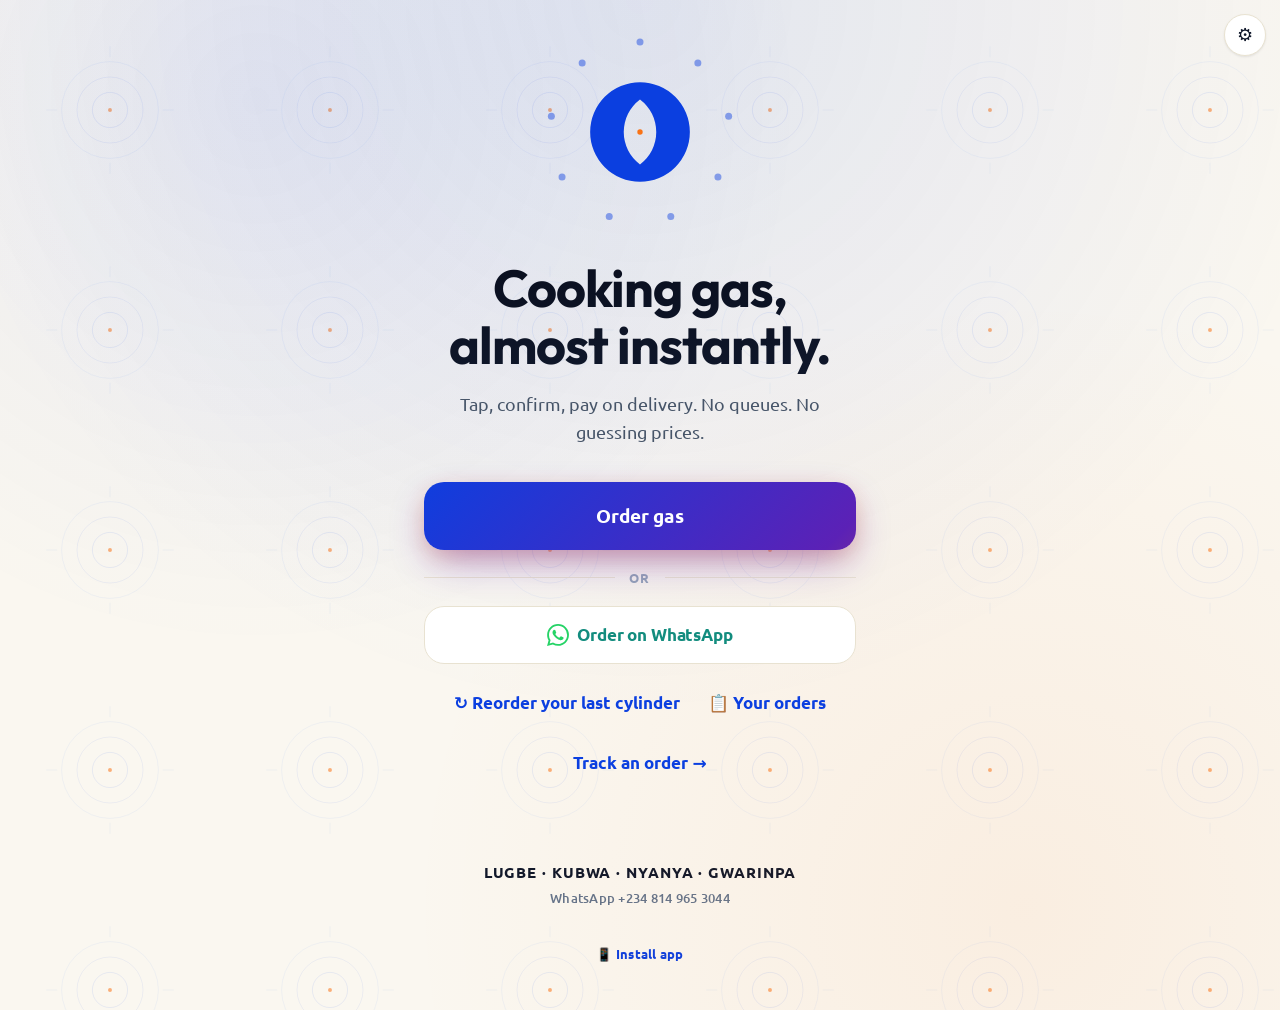
==== commit 38dcf2b1: "Order history + multi-order orchestration The PWA now treats every order as a first-class artifact y" ====
--- a/docs/index.html
+++ b/docs/index.html
@@ -42,11 +42,12 @@
       <img src="icon.svg" alt="NaijaGaz" class="mark-img" width="130" height="130">
     </div>
 
+    <p class="hero-greeting" id="hero-greeting" hidden></p>
     <h1>Cooking gas,<br>almost instantly.</h1>
     <p class="lede">Tap, confirm, pay on delivery. No queues. No guessing prices.</p>
 
     <div class="hero-actions">
-      <a href="order.html" class="btn btn-flame">Order gas</a>
+      <a href="order.html" class="btn btn-flame" id="primary-cta">Order gas</a>
 
       <div class="or-divider">or</div>
 
@@ -58,6 +59,7 @@
       </a>
 
       <a href="again.html" class="btn-link" id="reorder-link" hidden>↻ Reorder your last cylinder</a>
+      <a href="orders.html" class="btn-link" id="orders-link" hidden>📋 Your orders</a>
       <br>
       <a href="#" class="btn-link" id="track-link">Track an order →</a>
     </div>
@@ -91,24 +93,51 @@
 </div>
 
 <script type="module">
-  import { ready, recallLast, haptic, primaryOperator } from './shell.js';
+  import {
+    ready, recallLast, getHistory, haptic, primaryOperator,
+    inferContext, suggestGreeting, suggestPrimaryCta
+  } from './shell.js';
   import { WHATSAPP_ORDER_TEMPLATE } from './config.js';
 
   await ready;
 
-  // Landing page CTA hits the primary operator (NG line). The full
-  // multi-operator dispatch happens on the order/success step where each
-  // operator has its own button.
+  // ── Smart user-state adaptation ──
+  const ctx = inferContext();
+
+  const greeting = suggestGreeting(ctx);
+  if (greeting) {
+    const el = document.getElementById('hero-greeting');
+    el.textContent = greeting;
+    el.hidden = false;
+  }
+
+  const ctaLabel = suggestPrimaryCta(ctx);
+  if (ctaLabel) {
+    const cta = document.getElementById('primary-cta');
+    cta.textContent = ctaLabel;
+    // If reorder-context, deep-link to /again to skip steps
+    if (ctx.lastOrderSize && (ctx.isRefillWindow || ctx.isOverdueRefill)) {
+      cta.href = 'again.html';
+    } else if (ctx.hasUnfinishedDraft) {
+      cta.href = 'order.html';
+    }
+  }
+
+  // ── Reorder + Your orders link visibility ──
+  const last = recallLast();
+  if (last && last.order_id) {
+    document.getElementById('reorder-link').hidden = false;
+  }
+  const history = getHistory();
+  if (history.length >= 1) {
+    document.getElementById('orders-link').hidden = false;
+  }
+
+  // ── Landing page CTA hits the primary operator (NG line) ──
   const op = primaryOperator();
   document.getElementById('whatsapp-link').href =
     `https://wa.me/${op.number}?text=${encodeURIComponent(WHATSAPP_ORDER_TEMPLATE)}`;
   document.getElementById('whatsapp-link').addEventListener('click', () => haptic(12));
-
-  // Reorder shortcut visibility
-  const last = recallLast();
-  if (last && last.order_id) {
-    document.getElementById('reorder-link').hidden = false;
-  }
 
   // ── Track-an-order bottom sheet ──
   const sheet = document.getElementById('track-sheet');
--- a/docs/css/base.css
+++ b/docs/css/base.css
@@ -323,6 +323,18 @@
   from { opacity: 0; transform: scale(0.85) translateY(8px); }
   to   { opacity: 1; transform: scale(1) translateY(0); }
 }
+
+.hero-greeting {
+  font-family: 'Outfit', sans-serif;
+  font-size: var(--fs-body-lg);
+  font-weight: 600;
+  letter-spacing: -0.01em;
+  margin: 0 0 6px;
+  color: var(--cobalt-700);
+  animation: fade-rise 0.8s var(--ease-out-expo) 0.05s both;
+}
+[data-theme="dark"] .hero-greeting { color: var(--cobalt-300); }
+.hero-greeting[hidden] { display: none; }
 
 .hero h1 {
   font-size: var(--fs-display-1);
@@ -1271,6 +1283,120 @@
 .install-card[hidden] { display: none; }
 
 /* ════════════════════════════════════════════════
+   ORDERS LIST — /orders.html
+   ════════════════════════════════════════════════ */
+
+.orders-head {
+  display: flex;
+  align-items: center;
+  justify-content: space-between;
+  gap: 12px;
+  margin-bottom: 6px;
+}
+.orders-head h1 { margin: 0; }
+
+.orders-list {
+  display: grid;
+  gap: 12px;
+}
+
+.order-card {
+  display: block;
+  padding: 16px 18px;
+  background: var(--paper);
+  border: 1px solid var(--line);
+  border-radius: var(--r-lg);
+  text-decoration: none;
+  color: var(--ink-800);
+  position: relative;
+  transition: border-color 0.15s, transform 0.06s var(--ease-out-expo),
+              box-shadow 0.2s, background 0.15s;
+}
+.order-card:hover { border-color: var(--cobalt-300); box-shadow: var(--sh-md); transform: translateY(-1px); }
+.order-card:active { transform: scale(0.99); }
+
+.order-card-row {
+  display: flex;
+  align-items: center;
+  justify-content: space-between;
+  gap: 12px;
+}
+.order-card-row + .order-card-row { margin-top: 10px; }
+
+.order-card-summary strong {
+  font-family: 'Outfit', sans-serif;
+  font-size: var(--fs-body-lg);
+  font-weight: 700;
+  letter-spacing: -0.01em;
+  color: var(--ink-900);
+}
+.order-district {
+  font-size: var(--fs-body-sm);
+  color: var(--ink-500);
+  font-weight: 500;
+}
+
+.order-card-foot {
+  margin-top: 6px;
+  padding-top: 12px;
+  border-top: 1px dashed var(--line-2);
+}
+.order-id {
+  font-family: 'JetBrains Mono', ui-monospace, monospace;
+  font-size: var(--fs-caption);
+  color: var(--ink-500);
+  background: var(--ivory);
+  padding: 2px 8px;
+  border-radius: var(--r-sm);
+  letter-spacing: 0.02em;
+}
+.order-arrow {
+  color: var(--cobalt-600);
+  font-weight: 700;
+  font-size: 18px;
+}
+.order-time {
+  font-size: var(--fs-caption);
+  color: var(--ink-500);
+  font-weight: 500;
+}
+
+/* Status badges */
+.order-status {
+  display: inline-flex;
+  align-items: center;
+  padding: 4px 10px;
+  border-radius: var(--r-pill);
+  font-size: 11px;
+  font-weight: 700;
+  letter-spacing: 0.06em;
+  text-transform: uppercase;
+}
+.order-status-sent,
+.order-status-new {
+  background: var(--cobalt-50);
+  color: var(--cobalt-700);
+}
+.order-status-confirmed {
+  background: var(--cobalt-100);
+  color: var(--cobalt-800);
+}
+.order-status-preparing,
+.order-status-out-for-delivery {
+  background: var(--ember-100);
+  color: var(--ember-600);
+}
+.order-status-completed,
+.order-status-delivered {
+  background: rgba(22, 163, 74, 0.12);
+  color: var(--success);
+}
+.order-status-cancelled {
+  background: rgba(220, 38, 38, 0.12);
+  color: var(--warn);
+}
+
+/* ════════════════════════════════════════════════
    APP UPDATE TOAST — when SW finds a newer version
    ════════════════════════════════════════════════ */
 
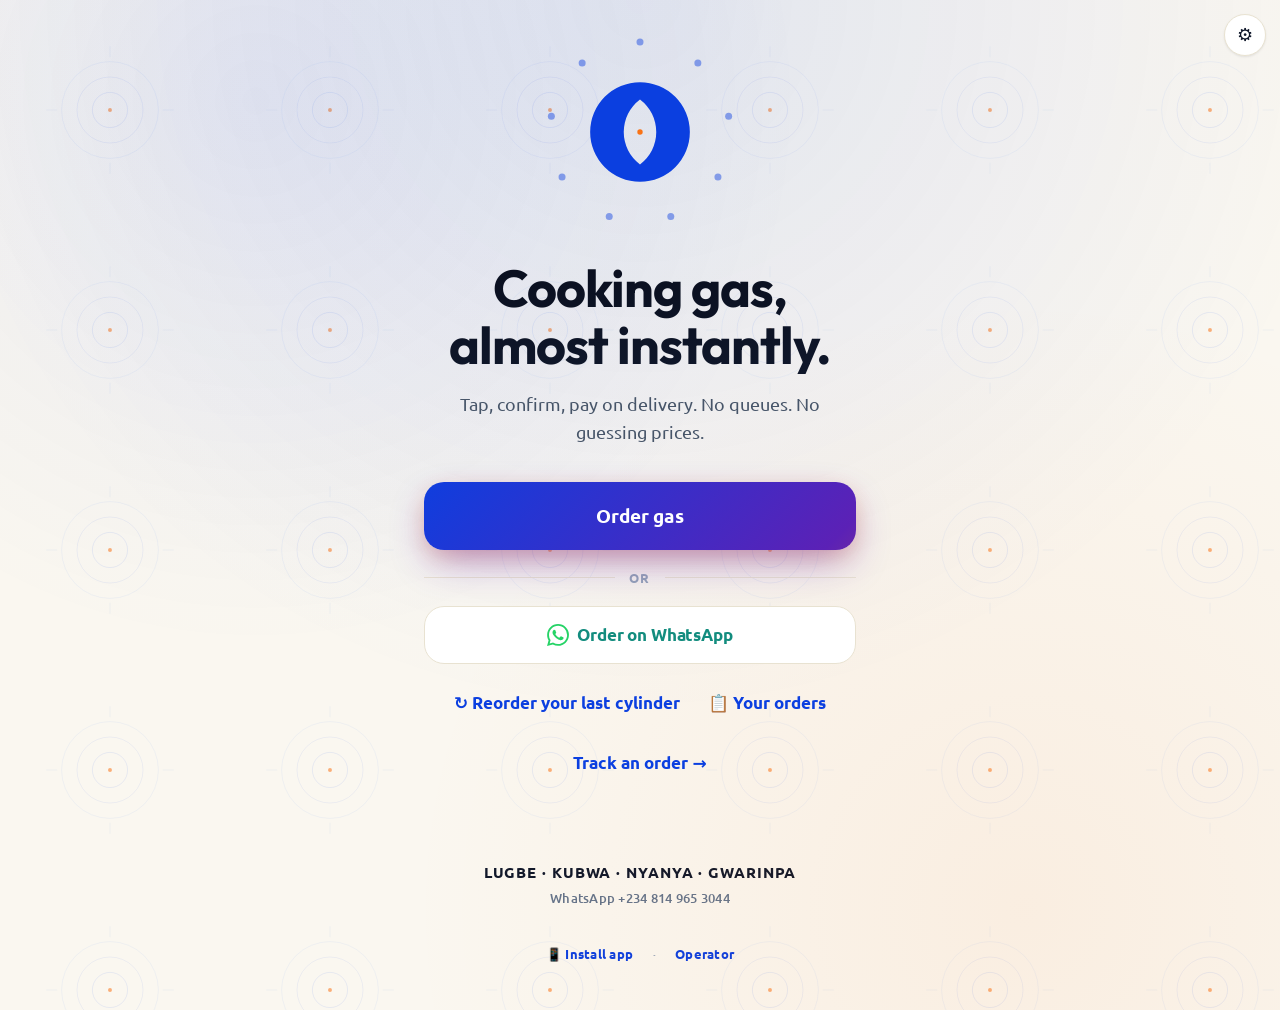
==== commit 5821f983: "Operator dashboard /admin.html + GPS auto-locate + broker admin endpoints /admin.html — operator das" ====
--- a/docs/index.html
+++ b/docs/index.html
@@ -14,6 +14,39 @@
   <meta property="og:title" content="NaijaGaz — Cooking gas, almost instantly">
   <meta property="og:description" content="Tap, confirm, pay on delivery. No queues.">
   <meta property="og:type" content="website">
+  <meta property="og:image" content="https://obiverse.github.io/naijagaz/og-image.png">
+  <meta property="og:image:width" content="1200">
+  <meta property="og:image:height" content="630">
+  <meta property="og:url" content="https://obiverse.github.io/naijagaz/">
+  <meta name="twitter:card" content="summary_large_image">
+  <meta name="twitter:title" content="NaijaGaz — Cooking gas, almost instantly">
+  <meta name="twitter:description" content="Order cooking gas in Abuja. Pay on delivery.">
+  <meta name="twitter:image" content="https://obiverse.github.io/naijagaz/og-image.png">
+  <link rel="canonical" href="https://obiverse.github.io/naijagaz/">
+
+  <script type="application/ld+json">
+  {
+    "@context": "https://schema.org",
+    "@type": "Organization",
+    "name": "NaijaGaz",
+    "alternateName": "naijagaz",
+    "url": "https://obiverse.github.io/naijagaz/",
+    "logo": "https://obiverse.github.io/naijagaz/icon-512.png",
+    "image": "https://obiverse.github.io/naijagaz/og-image.png",
+    "description": "Order cooking gas in Abuja. Pay on delivery. Lugbe · Kubwa · Nyanya · Gwarinpa.",
+    "areaServed": [
+      { "@type": "AdministrativeArea", "name": "Abuja, Nigeria" },
+      { "@type": "Place", "name": "Lugbe" },
+      { "@type": "Place", "name": "Kubwa" },
+      { "@type": "Place", "name": "Nyanya" },
+      { "@type": "Place", "name": "Gwarinpa" }
+    ],
+    "contactPoint": [
+      { "@type": "ContactPoint", "telephone": "+234-814-965-3044", "contactType": "customer service", "areaServed": "NG", "availableLanguage": ["en"] },
+      { "@type": "ContactPoint", "telephone": "+1-240-975-9431", "contactType": "customer service", "areaServed": "US", "availableLanguage": ["en"] }
+    ]
+  }
+  </script>
   <link rel="preconnect" href="https://fonts.googleapis.com">
   <link rel="preconnect" href="https://fonts.gstatic.com" crossorigin>
   <link href="https://fonts.googleapis.com/css2?family=Outfit:wght@400;500;600;700;800&family=Ubuntu:wght@400;500;700&display=swap" rel="stylesheet">
@@ -71,6 +104,8 @@
     <p>WhatsApp +234 814 965 3044</p>
     <p style="margin-top: 12px;">
       <a href="#" data-install class="btn-link" style="font-size: var(--fs-caption); padding: 6px 10px;">📱 Install app</a>
+      <span style="color: var(--ink-400); margin: 0 6px;">·</span>
+      <a href="admin.html" class="btn-link" style="font-size: var(--fs-caption); padding: 6px 10px;">Operator</a>
     </p>
   </footer>
 
@@ -95,11 +130,12 @@
 <script type="module">
   import {
     ready, recallLast, getHistory, haptic, primaryOperator,
-    inferContext, suggestGreeting, suggestPrimaryCta
+    inferContext, suggestGreeting, suggestPrimaryCta, track
   } from './shell.js';
   import { WHATSAPP_ORDER_TEMPLATE } from './config.js';
 
   await ready;
+  track('landing_view');
 
   // ── Smart user-state adaptation ──
   const ctx = inferContext();
--- a/docs/css/base.css
+++ b/docs/css/base.css
@@ -1397,6 +1397,182 @@
 }
 
 /* ════════════════════════════════════════════════
+   ADMIN — operator dashboard
+   ════════════════════════════════════════════════ */
+
+.pin-input {
+  display: flex;
+  justify-content: center;
+  gap: 14px;
+  margin: 0 auto;
+}
+.pin-input input {
+  width: 56px;
+  height: 64px;
+  text-align: center;
+  font-family: 'Outfit', sans-serif;
+  font-size: 32px;
+  font-weight: 700;
+  letter-spacing: 0;
+  border: 1.5px solid var(--line);
+  border-radius: var(--r-md);
+  background: var(--paper);
+  color: var(--ink-900);
+  caret-color: var(--cobalt-600);
+  transition: border-color 0.15s, box-shadow 0.15s;
+}
+.pin-input input:focus {
+  outline: none;
+  border-color: var(--cobalt-600);
+  box-shadow: 0 0 0 4px var(--cobalt-100);
+}
+
+.stats-row {
+  display: grid;
+  grid-template-columns: repeat(2, 1fr);
+  gap: 10px;
+  margin: 6px 0 18px;
+}
+@media (min-width: 380px) { .stats-row { grid-template-columns: repeat(4, 1fr); } }
+
+.stat {
+  display: flex;
+  flex-direction: column;
+  padding: 14px;
+  background: var(--paper);
+  border: 1px solid var(--line);
+  border-radius: var(--r-md);
+  text-align: left;
+}
+.stat strong {
+  font-family: 'Outfit', sans-serif;
+  font-size: 22px;
+  font-weight: 700;
+  letter-spacing: -0.02em;
+  color: var(--ink-900);
+}
+.stat span {
+  font-size: 11px;
+  color: var(--ink-500);
+  font-weight: 500;
+  text-transform: uppercase;
+  letter-spacing: 0.06em;
+  margin-top: 2px;
+}
+
+.admin-source {
+  font-size: var(--fs-caption);
+  margin-bottom: 16px;
+}
+
+.filter-section { display: grid; gap: 10px; margin-bottom: 18px; }
+.filter-row {
+  display: flex;
+  gap: 10px;
+  align-items: center;
+  overflow-x: auto;
+  padding-bottom: 4px;
+  scrollbar-width: thin;
+}
+.filter-label {
+  font-size: var(--fs-caption);
+  font-weight: 700;
+  text-transform: uppercase;
+  letter-spacing: 0.06em;
+  color: var(--ink-500);
+  flex-shrink: 0;
+  min-width: 64px;
+}
+.pill-grid-compact {
+  display: inline-flex !important;
+  gap: 6px !important;
+  flex-wrap: nowrap;
+  grid-template-columns: none !important;
+}
+.pill.pill-sm {
+  min-height: 34px;
+  padding: 6px 14px;
+  font-size: var(--fs-caption);
+  font-weight: 600;
+  white-space: nowrap;
+}
+
+.admin-order-card {
+  background: var(--paper);
+  border: 1px solid var(--line);
+  border-radius: var(--r-lg);
+  padding: 16px 18px;
+  display: block;
+  width: 100%;
+  text-align: left;
+  font-family: inherit;
+  cursor: pointer;
+  transition: border-color 0.15s, transform 0.06s var(--ease-out-expo), box-shadow 0.2s;
+}
+.admin-order-card:hover { border-color: var(--cobalt-300); box-shadow: var(--sh-md); transform: translateY(-1px); }
+.admin-order-card:active { transform: scale(0.99); }
+
+.order-customer {
+  font-size: var(--fs-caption);
+  color: var(--ink-500);
+  font-weight: 500;
+}
+
+/* Detail sheet status action grid */
+.status-action-grid {
+  display: grid;
+  grid-template-columns: repeat(2, 1fr);
+  gap: 8px;
+}
+.status-action-btn {
+  font-size: var(--fs-body-sm);
+  padding: 12px 14px;
+  text-align: left;
+}
+.status-action-positive {
+  background: rgba(22, 163, 74, 0.08);
+  border-color: rgba(22, 163, 74, 0.35);
+  color: var(--success);
+}
+.status-action-positive:hover { background: rgba(22, 163, 74, 0.14); }
+.status-action-negative {
+  background: rgba(220, 38, 38, 0.06);
+  border-color: rgba(220, 38, 38, 0.30);
+  color: var(--warn);
+}
+.status-action-negative:hover { background: rgba(220, 38, 38, 0.14); }
+
+/* ════════════════════════════════════════════════
+   GPS BUTTON — order step 2
+   ════════════════════════════════════════════════ */
+
+.gps-button {
+  display: flex;
+  align-items: center;
+  gap: 10px;
+  padding: 12px 16px;
+  background: var(--cobalt-50);
+  border: 1px solid var(--cobalt-100);
+  border-radius: var(--r-md);
+  font-family: inherit;
+  font-size: var(--fs-body-sm);
+  font-weight: 600;
+  color: var(--cobalt-700);
+  cursor: pointer;
+  width: 100%;
+  margin-bottom: 12px;
+  transition: background 0.15s, transform 0.05s;
+}
+.gps-button:hover { background: var(--cobalt-100); }
+.gps-button:active { transform: scale(0.99); }
+.gps-button.captured {
+  background: rgba(22, 163, 74, 0.08);
+  border-color: rgba(22, 163, 74, 0.30);
+  color: var(--success);
+}
+.gps-button[disabled] { opacity: 0.6; cursor: not-allowed; }
+
+/* ════════════════════════════════════════════════
    APP UPDATE TOAST — when SW finds a newer version
    ════════════════════════════════════════════════ */
 
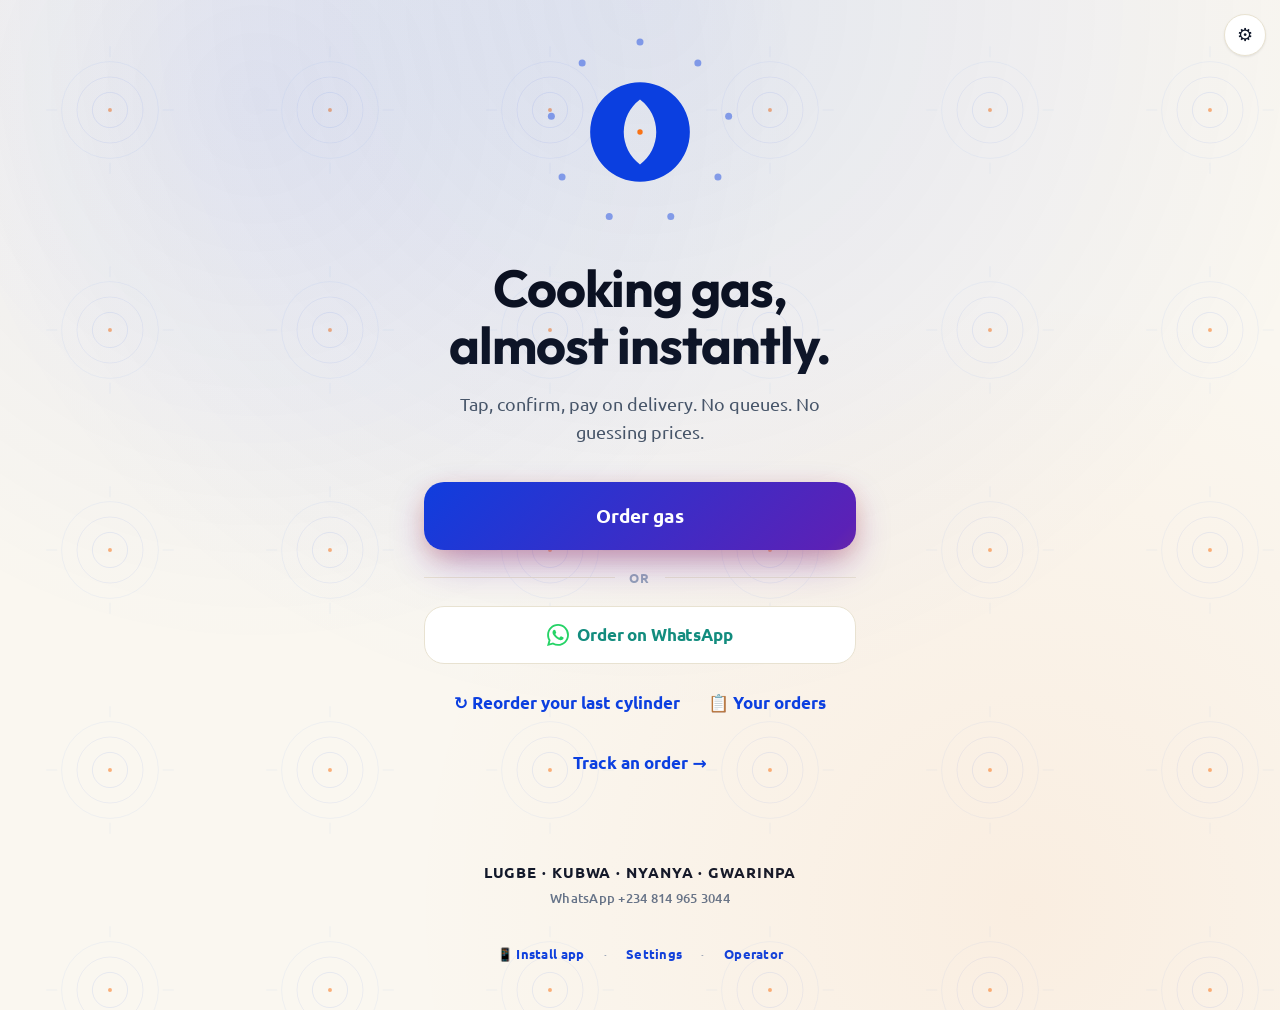
==== commit cb7aea47: "Settings page + i18n (EN+PCM) + iOS splash + broker prep /settings.html — full settings panel: - App" ====
--- a/docs/index.html
+++ b/docs/index.html
@@ -10,7 +10,17 @@
   <link rel="apple-touch-icon" href="apple-touch-icon.png">
   <link rel="manifest" href="manifest.webmanifest">
   <meta name="apple-mobile-web-app-capable" content="yes">
-  <meta name="apple-mobile-web-app-status-bar-style" content="default">
+  <meta name="apple-mobile-web-app-title" content="NaijaGaz">
+  <meta name="apple-mobile-web-app-status-bar-style" content="black-translucent">
+
+  <!-- iOS splash images — iOS picks the closest match for the device viewport.
+       Portrait only. Generated from docs/splash.svg. -->
+  <link rel="apple-touch-startup-image" href="splashes/splash-1290x2796.png"
+        media="(device-width: 430px) and (device-height: 932px) and (-webkit-device-pixel-ratio: 3) and (orientation: portrait)">
+  <link rel="apple-touch-startup-image" href="splashes/splash-1170x2532.png"
+        media="(device-width: 390px) and (device-height: 844px) and (-webkit-device-pixel-ratio: 3) and (orientation: portrait)">
+  <link rel="apple-touch-startup-image" href="splashes/splash-750x1334.png"
+        media="(device-width: 375px) and (device-height: 667px) and (-webkit-device-pixel-ratio: 2) and (orientation: portrait)">
   <meta property="og:title" content="NaijaGaz — Cooking gas, almost instantly">
   <meta property="og:description" content="Tap, confirm, pay on delivery. No queues.">
   <meta property="og:type" content="website">
@@ -76,36 +86,38 @@
     </div>
 
     <p class="hero-greeting" id="hero-greeting" hidden></p>
-    <h1>Cooking gas,<br>almost instantly.</h1>
-    <p class="lede">Tap, confirm, pay on delivery. No queues. No guessing prices.</p>
+    <h1 data-i18n="hero.h1">Cooking gas, almost instantly.</h1>
+    <p class="lede" data-i18n="hero.lede">Tap, confirm, pay on delivery. No queues. No guessing prices.</p>
 
     <div class="hero-actions">
-      <a href="order.html" class="btn btn-flame" id="primary-cta">Order gas</a>
-
-      <div class="or-divider">or</div>
+      <a href="order.html" class="btn btn-flame" id="primary-cta" data-i18n="cta.order">Order gas</a>
+
+      <div class="or-divider" data-i18n="or">or</div>
 
       <a href="#" id="whatsapp-link" class="btn btn-whatsapp">
         <svg viewBox="0 0 24 24" aria-hidden="true">
           <path d="M17.472 14.382c-.297-.149-1.758-.867-2.03-.967-.273-.099-.471-.148-.67.15-.197.297-.767.966-.94 1.164-.173.199-.347.223-.644.075-.297-.15-1.255-.463-2.39-1.475-.883-.788-1.48-1.761-1.653-2.059-.173-.297-.018-.458.13-.606.134-.133.298-.347.446-.52.149-.174.198-.298.298-.497.099-.198.05-.371-.025-.52-.075-.149-.669-1.612-.916-2.207-.242-.579-.487-.5-.669-.51l-.57-.01c-.198 0-.52.074-.792.372s-1.04 1.016-1.04 2.479 1.065 2.876 1.213 3.074c.149.198 2.096 3.2 5.077 4.487.709.306 1.262.489 1.694.625.712.227 1.36.195 1.871.118.571-.085 1.758-.719 2.006-1.413.248-.694.248-1.289.173-1.413-.074-.124-.272-.198-.57-.347m-5.421 7.403h-.004a9.87 9.87 0 01-5.031-1.378l-.361-.214-3.741.982.998-3.648-.235-.374a9.86 9.86 0 01-1.51-5.26c.001-5.45 4.436-9.884 9.888-9.884 2.64 0 5.122 1.03 6.988 2.898a9.825 9.825 0 012.893 6.994c-.003 5.45-4.437 9.884-9.885 9.884m8.413-18.297A11.815 11.815 0 0012.05 0C5.495 0 .16 5.335.157 11.892c0 2.096.547 4.142 1.588 5.945L.057 24l6.305-1.654a11.882 11.882 0 005.683 1.448h.005c6.554 0 11.89-5.335 11.893-11.893a11.821 11.821 0 00-3.48-8.413z"/>
         </svg>
-        Order on WhatsApp
+        <span data-i18n="cta.whatsapp">Order on WhatsApp</span>
       </a>
 
-      <a href="again.html" class="btn-link" id="reorder-link" hidden>↻ Reorder your last cylinder</a>
-      <a href="orders.html" class="btn-link" id="orders-link" hidden>📋 Your orders</a>
+      <a href="again.html" class="btn-link" id="reorder-link" hidden data-i18n="cta.reorder">↻ Reorder your last cylinder</a>
+      <a href="orders.html" class="btn-link" id="orders-link" hidden data-i18n="cta.your_orders">📋 Your orders</a>
       <br>
-      <a href="#" class="btn-link" id="track-link">Track an order →</a>
+      <a href="#" class="btn-link" id="track-link" data-i18n="cta.track">Track an order →</a>
     </div>
 
   </main>
 
   <footer class="footer">
-    <p class="footer-districts">LUGBE · KUBWA · NYANYA · GWARINPA</p>
+    <p class="footer-districts" data-i18n="footer.districts">LUGBE · KUBWA · NYANYA · GWARINPA</p>
     <p>WhatsApp +234 814 965 3044</p>
     <p style="margin-top: 12px;">
-      <a href="#" data-install class="btn-link" style="font-size: var(--fs-caption); padding: 6px 10px;">📱 Install app</a>
+      <a href="#" data-install class="btn-link" style="font-size: var(--fs-caption); padding: 6px 10px;" data-i18n="footer.install">📱 Install app</a>
       <span style="color: var(--ink-400); margin: 0 6px;">·</span>
-      <a href="admin.html" class="btn-link" style="font-size: var(--fs-caption); padding: 6px 10px;">Operator</a>
+      <a href="settings.html" class="btn-link" style="font-size: var(--fs-caption); padding: 6px 10px;" data-i18n="footer.settings">Settings</a>
+      <span style="color: var(--ink-400); margin: 0 6px;">·</span>
+      <a href="admin.html" class="btn-link" style="font-size: var(--fs-caption); padding: 6px 10px;" data-i18n="footer.operator">Operator</a>
     </p>
   </footer>
 
--- a/docs/css/base.css
+++ b/docs/css/base.css
@@ -1573,6 +1573,106 @@
 .gps-button[disabled] { opacity: 0.6; cursor: not-allowed; }
 
 /* ════════════════════════════════════════════════
+   SETTINGS PAGE
+   ════════════════════════════════════════════════ */
+
+.settings-section { margin-bottom: 28px; }
+.settings-h {
+  font-family: 'Outfit', sans-serif;
+  font-size: 11px;
+  font-weight: 700;
+  letter-spacing: 0.10em;
+  color: var(--ink-500);
+  text-transform: uppercase;
+  margin: 0 0 10px 4px;
+}
+.settings-card {
+  background: var(--paper);
+  border: 1px solid var(--line);
+  border-radius: var(--r-lg);
+  overflow: hidden;
+}
+.settings-row {
+  display: flex;
+  align-items: center;
+  justify-content: space-between;
+  padding: 14px 18px;
+  gap: 14px;
+  border-bottom: 1px solid var(--line-2);
+}
+.settings-row:last-child { border-bottom: none; }
+.settings-label {
+  font-size: var(--fs-body-sm);
+  color: var(--ink-600);
+  font-weight: 500;
+}
+.settings-value {
+  font-size: var(--fs-body-sm);
+  font-weight: 600;
+  color: var(--ink-900);
+  text-align: right;
+}
+.settings-value.mono {
+  font-family: 'JetBrains Mono', ui-monospace, monospace;
+  font-size: 12px;
+  letter-spacing: 0.02em;
+}
+.settings-value.link {
+  color: var(--cobalt-600);
+  text-decoration: none;
+}
+.settings-value.link:hover { text-decoration: underline; }
+
+.settings-segmented {
+  display: inline-flex;
+  background: var(--ivory);
+  padding: 3px;
+  border-radius: var(--r-pill);
+  border: 1px solid var(--line);
+  gap: 0;
+}
+.settings-segmented button {
+  border: none;
+  background: transparent;
+  color: var(--ink-600);
+  font-family: inherit;
+  font-size: var(--fs-caption);
+  font-weight: 600;
+  padding: 7px 14px;
+  border-radius: var(--r-pill);
+  cursor: pointer;
+  transition: background 0.18s, color 0.18s, transform 0.05s;
+  white-space: nowrap;
+}
+.settings-segmented button:active { transform: scale(0.96); }
+.settings-segmented button.selected {
+  background: var(--paper);
+  color: var(--cobalt-700);
+  box-shadow: var(--sh-sm);
+}
+
+.settings-actions {
+  display: grid;
+  grid-template-columns: 1fr 1fr;
+  gap: 8px;
+  padding: 12px 14px 14px;
+  background: var(--paper-2);
+  border-top: 1px solid var(--line-2);
+}
+.settings-actions .btn {
+  font-size: var(--fs-caption);
+  padding: 10px 12px;
+}
+.settings-actions .btn.danger {
+  color: var(--warn);
+  border-color: rgba(220, 38, 38, 0.2);
+}
+.settings-actions .btn.danger:hover {
+  background: rgba(220, 38, 38, 0.06);
+  border-color: var(--warn);
+}
+
+/* ════════════════════════════════════════════════
    APP UPDATE TOAST — when SW finds a newer version
    ════════════════════════════════════════════════ */
 
